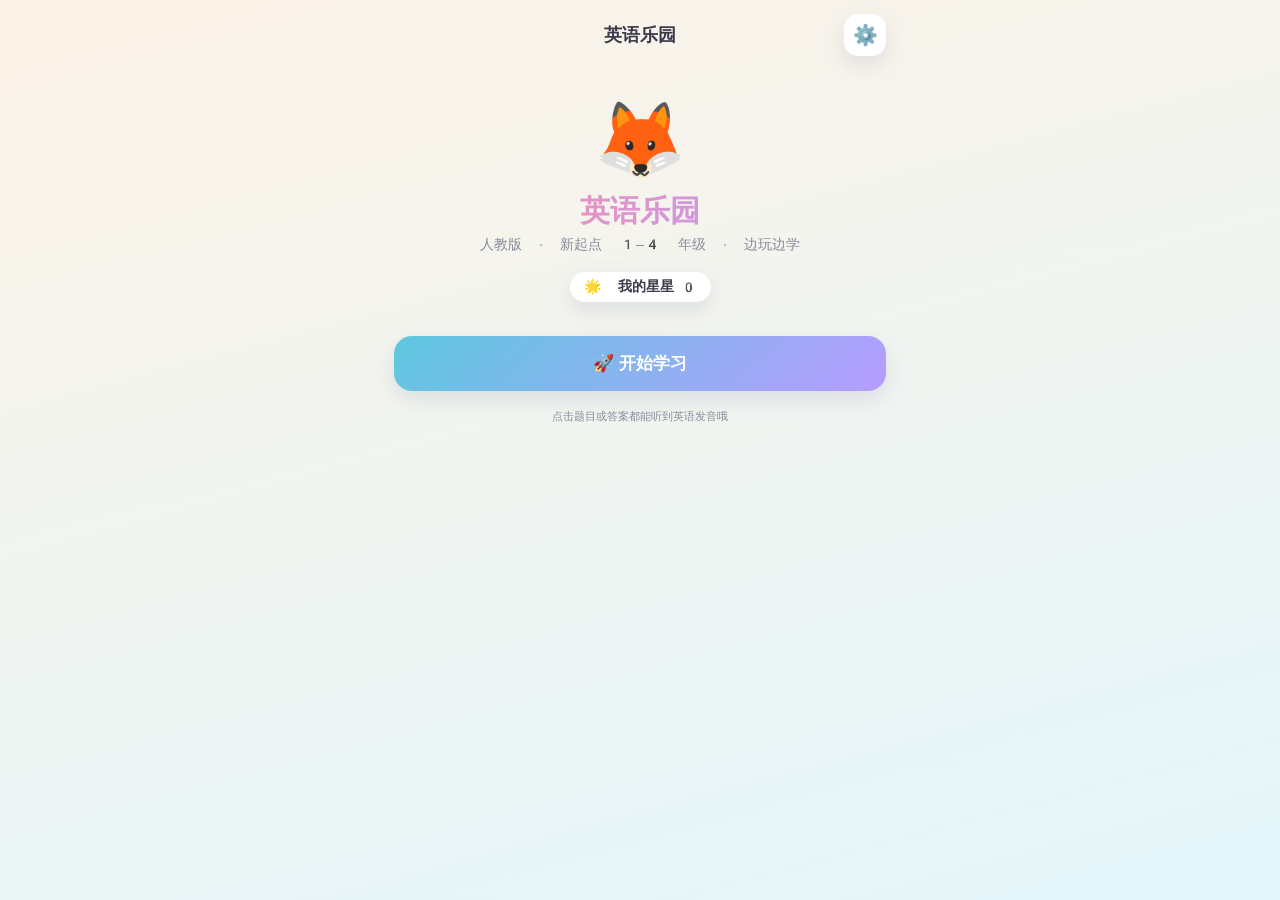
==== index.html @ 2de30905 "Add 英语乐园 H5 (人教版1-4年级英语学习乐园)" ====
<!doctype html>
<html lang="zh-CN">
<head>
<meta charset="utf-8">
<meta name="viewport" content="width=device-width, initial-scale=1, maximum-scale=1, user-scalable=no">
<title>英语乐园 · 小学1-4年级</title>
<style>
  :root{
    --bg1:#fdf3e7; --bg2:#e3f6fb; --card:#ffffff; --ink:#3a3a4a; --sub:#8a8a9a;
    --pink:#ff8fa3; --blue:#5ec8e0; --yellow:#ffd166; --green:#7ed957; --purple:#b69cff;
    --shadow:0 8px 22px rgba(80,90,140,.14);
  }
  *{box-sizing:border-box;-webkit-tap-highlight-color:transparent}
  html,body{margin:0;padding:0;height:100%}
  body{
    font-family:-apple-system,BlinkMacSystemFont,"PingFang SC","Microsoft YaHei","Segoe UI Emoji","Apple Color Emoji","Noto Color Emoji",sans-serif;
    color:var(--ink);background:linear-gradient(165deg,var(--bg1),var(--bg2));
    min-height:100vh;display:flex;justify-content:center;
  }
  #app{width:100%;max-width:520px;min-height:100vh;padding:14px 14px 28px;position:relative}
  .topbar{display:flex;align-items:center;gap:10px;margin-bottom:14px}
  .topbar .back,.topbar .gear{
    width:42px;height:42px;border:none;border-radius:14px;background:#fff;box-shadow:var(--shadow);
    font-size:20px;cursor:pointer;display:flex;align-items:center;justify-content:center;flex:0 0 auto;
  }
  .topbar .title{flex:1;text-align:center;font-weight:800;font-size:18px}
  .topbar .spacer{width:42px;flex:0 0 auto}
  .hero{text-align:center;padding:26px 10px 10px}
  .mascot{font-size:74px;animation:bob 2.4s ease-in-out infinite}
  @keyframes bob{0%,100%{transform:translateY(0)}50%{transform:translateY(-8px)}}
  .hero h1{font-size:30px;margin:8px 0 4px;background:linear-gradient(90deg,var(--pink),var(--purple));-webkit-background-clip:text;background-clip:text;color:transparent}
  .hero p{color:var(--sub);margin:4px 0 18px;font-size:14px}
  .stars-total{display:inline-flex;align-items:center;gap:6px;background:#fff;padding:6px 14px;border-radius:999px;box-shadow:var(--shadow);font-weight:700;font-size:14px}
  .btn{
    border:none;border-radius:18px;padding:16px;font-size:17px;font-weight:700;color:#fff;cursor:pointer;
    background:linear-gradient(135deg,var(--blue),var(--purple));box-shadow:var(--shadow);width:100%;
    transition:transform .08s ease;
  }
  .btn:active{transform:scale(.97)}
  .btn.pink{background:linear-gradient(135deg,var(--pink),#ff6f91)}
  .btn.green{background:linear-gradient(135deg,var(--green),#3fc26b)}
  .btn.ghost{background:#fff;color:var(--ink);box-shadow:var(--shadow)}
  .grade-grid{display:grid;grid-template-columns:1fr 1fr;gap:14px;margin-top:8px}
  .grade-card{background:var(--card);border-radius:22px;padding:18px 12px;box-shadow:var(--shadow);text-align:center;cursor:pointer;border:3px solid transparent;transition:transform .1s}
  .grade-card:active{transform:scale(.97)}
  .grade-card .g-emoji{font-size:46px}
  .grade-card .g-name{font-weight:800;font-size:18px;margin-top:6px}
  .grade-card .g-stars{color:var(--yellow);font-size:14px;margin-top:4px;font-weight:700}
  .sec-title{font-size:16px;font-weight:800;margin:18px 4px 8px;display:flex;align-items:center;gap:8px}
  .book-label{margin:14px 4px 6px;font-weight:800;color:var(--purple);font-size:15px}
  .unit-grid{display:grid;grid-template-columns:1fr 1fr;gap:12px}
  .unit-card{background:var(--card);border-radius:18px;padding:14px 12px;box-shadow:var(--shadow);cursor:pointer;position:relative;min-height:78px;display:flex;flex-direction:column;justify-content:center;transition:transform .1s}
  .unit-card:active{transform:scale(.97)}
  .unit-card.locked{opacity:.55;filter:grayscale(.4)}
  .unit-card .u-name{font-weight:700;font-size:14px;line-height:1.25}
  .unit-card .u-stars{margin-top:6px;font-size:14px;letter-spacing:1px}
  .unit-card .lock{position:absolute;top:10px;right:12px;font-size:16px}
  .mode-grid{display:grid;grid-template-columns:1fr 1fr;gap:14px;margin-top:10px}
  .mode-card{background:var(--card);border-radius:22px;padding:18px 12px;box-shadow:var(--shadow);text-align:center;cursor:pointer;transition:transform .1s}
  .mode-card:active{transform:scale(.97)}
  .mode-card .m-icon{font-size:44px}
  .mode-card .m-name{font-weight:800;font-size:16px;margin-top:6px}
  .mode-card .m-desc{color:var(--sub);font-size:12px;margin-top:4px;line-height:1.3}
  /* game */
  .game-head{display:flex;align-items:center;justify-content:space-between;margin-bottom:10px}
  .progress-pill{background:#fff;box-shadow:var(--shadow);border-radius:999px;padding:6px 14px;font-weight:700;font-size:14px}
  .replay{width:46px;height:46px;border:none;border-radius:50%;background:#fff;box-shadow:var(--shadow);font-size:22px;cursor:pointer}
  .big-emoji{font-size:96px;text-align:center;margin:6px 0 4px;filter:drop-shadow(0 6px 10px rgba(0,0,0,.08))}
  .big-word{text-align:center;font-size:40px;font-weight:800;letter-spacing:1px;margin:6px 0}
  .prompt{text-align:center;color:var(--sub);font-size:15px;margin-bottom:12px}
  .options{display:grid;grid-template-columns:1fr 1fr;gap:12px}
  .opt{background:var(--card);border-radius:18px;padding:16px 8px;box-shadow:var(--shadow);text-align:center;cursor:pointer;border:3px solid transparent;min-height:84px;display:flex;flex-direction:column;align-items:center;justify-content:center;gap:6px;font-size:22px;font-weight:700;transition:transform .08s}
  .opt:active{transform:scale(.96)}
  .opt .opt-zh{font-size:12px;color:var(--sub);font-weight:600}
  .opt.correct{border-color:var(--green);background:#eafbe7}
  .opt.wrong{border-color:var(--pink);background:#ffeef1;animation:shake .4s}
  @keyframes shake{0%,100%{transform:translateX(0)}25%{transform:translateX(-6px)}75%{transform:translateX(6px)}}
  .feedback{text-align:center;font-size:16px;font-weight:800;min-height:24px;margin-top:10px}
  .feedback.ok{color:#3fc26b}.feedback.no{color:#ff6f91}
  /* spelling */
  .answer-box{min-height:56px;background:#fff;border-radius:16px;box-shadow:var(--shadow);display:flex;align-items:center;justify-content:center;gap:6px;flex-wrap:wrap;padding:8px;margin:6px 0 14px;font-size:26px;font-weight:800;letter-spacing:2px}
  .tiles{display:flex;flex-wrap:wrap;gap:10px;justify-content:center}
  .tile{width:46px;height:52px;border-radius:14px;background:linear-gradient(135deg,var(--blue),var(--purple));color:#fff;font-size:24px;font-weight:800;display:flex;align-items:center;justify-content:center;cursor:pointer;box-shadow:var(--shadow)}
  .tile:active{transform:scale(.92)}
  .tile.used{visibility:hidden}
  /* memory */
  .mem-grid{display:grid;grid-template-columns:repeat(4,1fr);gap:10px}
  .mem-card{aspect-ratio:1/1;background:linear-gradient(135deg,var(--yellow),#ffb347);border-radius:16px;display:flex;align-items:center;justify-content:center;font-size:30px;cursor:pointer;box-shadow:var(--shadow);user-select:none;transition:transform .1s}
  .mem-card:active{transform:scale(.95)}
  .mem-card.flipped{background:#fff}
  .mem-card.matched{background:#eafbe7;opacity:.7;pointer-events:none}
  .mem-card .face{display:none}
  .mem-card.flipped .face,.mem-card.matched .face{display:flex}
  .mem-card .back{font-size:26px}
  .mem-card.flipped .back,.mem-card.matched .back{display:none}
  /* read */
  .read-score{font-size:54px;font-weight:800;text-align:center;margin:4px 0}
  .mic-btn{width:96px;height:96px;border-radius:50%;border:none;background:linear-gradient(135deg,var(--pink),#ff6f91);color:#fff;font-size:42px;cursor:pointer;box-shadow:var(--shadow);display:block;margin:14px auto}
  .mic-btn.listening{background:linear-gradient(135deg,var(--green),#3fc26b);animation:flash .6s infinite}
  @keyframes flash{0%,100%{opacity:1}50%{opacity:.6}}
  .read-hint{text-align:center;color:var(--sub);font-size:14px;min-height:20px}
  /* result */
  .result-stars{font-size:56px;text-align:center;letter-spacing:6px;margin:10px 0}
  .result-box{background:#fff;border-radius:24px;box-shadow:var(--shadow);padding:24px 18px;text-align:center;margin-top:10px}
  .row{display:flex;gap:12px;margin-top:16px}
  .row .btn{flex:1}
  /* modal */
  .modal{position:fixed;inset:0;background:rgba(40,40,60,.45);display:flex;align-items:center;justify-content:center;padding:20px;z-index:50}
  .modal.hidden{display:none}
  .modal-card{background:#fff;border-radius:22px;padding:22px;width:100%;max-width:360px;box-shadow:var(--shadow)}
  .modal-card h3{margin:0 0 14px;text-align:center}
  .set-row{display:flex;align-items:center;justify-content:space-between;margin:14px 0}
  .set-row label{font-weight:700}
  .switch{width:52px;height:30px;border-radius:999px;background:#ccc;position:relative;cursor:pointer;transition:background .2s}
  .switch.on{background:var(--green)}
  .switch::after{content:"";position:absolute;top:3px;left:3px;width:24px;height:24px;border-radius:50%;background:#fff;transition:left .2s}
  .switch.on::after{left:25px}
  input[type=range]{width:150px}
  .toast{position:fixed;left:50%;top:18%;transform:translateX(-50%) scale(.8);background:rgba(40,40,60,.9);color:#fff;padding:10px 18px;border-radius:14px;font-weight:700;opacity:0;transition:.2s;z-index:60;pointer-events:none}
  .toast.show{opacity:1;transform:translateX(-50%) scale(1)}
  .hidden{display:none!important}
  .foot{text-align:center;color:var(--sub);font-size:11px;margin-top:18px}
</style>
</head>
<body>
<div id="app"></div>
<div id="settingsModal" class="modal hidden">
  <div class="modal-card">
    <h3>⚙️ 设置</h3>
    <div class="set-row"><label>🔊 英语发音</label><div id="ttsSwitch" class="switch on"></div></div>
    <div class="set-row"><label>语速</label><input id="rateRange" type="range" min="0.5" max="1.2" step="0.05" value="0.9"></div>
    <div class="set-row"><label>试听</label><button class="btn ghost" style="width:auto;padding:8px 16px" onclick="speak('Hello, welcome to English乐园!')">🔊 播放</button></div>
    <button class="btn pink" style="margin-top:8px" onclick="closeSettings()">完成</button>
  </div>
</div>
<div id="toast" class="toast"></div>
<script>
/* ===================== 教材数据（人教版 新起点 1-4年级） ===================== */
/* w: 词 {e:英文, z:中文, k:emoji}  s: 句型 {e:英文, z:中文} */
const DATA = {
  grades:[
    { g:1, books:[
      { n:"一年级上册", u:[
        { n:"Unit 1 School 学校", w:[{e:"book",z:"书",k:"📖"},{e:"ruler",z:"尺子",k:"📏"},{e:"pencil",z:"铅笔",k:"✏️"},{e:"schoolbag",z:"书包",k:"🎒"},{e:"teacher",z:"老师",k:"👩‍🏫"},{e:"pencil case",z:"铅笔盒",k:"📦"},{e:"eraser",z:"橡皮",k:"🧽"},{e:"school",z:"学校",k:"🏫"}], s:[{e:"Hello!",z:"你好！"},{e:"I have a book.",z:"我有一本书。"}] },
        { n:"Unit 2 Face 身体", w:[{e:"face",z:"脸",k:"😊"},{e:"eye",z:"眼睛",k:"👁️"},{e:"ear",z:"耳朵",k:"👂"},{e:"nose",z:"鼻子",k:"👃"},{e:"mouth",z:"嘴巴",k:"👄"},{e:"hand",z:"手",k:"✋"},{e:"arm",z:"手臂",k:"💪"},{e:"leg",z:"腿",k:"🦵"},{e:"foot",z:"脚",k:"👣"}], s:[{e:"This is my nose.",z:"这是我的鼻子。"},{e:"Touch your mouth.",z:"摸摸你的嘴。"}] },
        { n:"Unit 3 Animals 动物", w:[{e:"dog",z:"狗",k:"🐶"},{e:"cat",z:"猫",k:"🐱"},{e:"bird",z:"鸟",k:"🐦"},{e:"tiger",z:"老虎",k:"🐯"},{e:"monkey",z:"猴子",k:"🐵"},{e:"rabbit",z:"兔子",k:"🐰"},{e:"panda",z:"熊猫",k:"🐼"},{e:"elephant",z:"大象",k:"🐘"}], s:[{e:"What's this?",z:"这是什么？"},{e:"It's a tiger.",z:"是一只老虎。"}] },
        { n:"Unit 4 Numbers 数字", w:[{e:"one",z:"一",k:"1️⃣"},{e:"two",z:"二",k:"2️⃣"},{e:"three",z:"三",k:"3️⃣"},{e:"four",z:"四",k:"4️⃣"},{e:"five",z:"五",k:"5️⃣"},{e:"six",z:"六",k:"6️⃣"},{e:"seven",z:"七",k:"7️⃣"},{e:"eight",z:"八",k:"8️⃣"},{e:"nine",z:"九",k:"9️⃣"},{e:"ten",z:"十",k:"🔟"}], s:[{e:"How many tigers?",z:"有几只老虎？"},{e:"Five.",z:"五只。"}] },
        { n:"Unit 5 Colours 颜色", w:[{e:"red",z:"红色",k:"🔴"},{e:"yellow",z:"黄色",k:"🟡"},{e:"blue",z:"蓝色",k:"🔵"},{e:"green",z:"绿色",k:"🟢"},{e:"black",z:"黑色",k:"⚫"},{e:"pink",z:"粉色",k:"🌸"},{e:"white",z:"白色",k:"⚪"}], s:[{e:"What colour is it?",z:"它是什么颜色？"},{e:"It's yellow.",z:"黄色。"}] },
        { n:"Unit 6 Fruit 水果", w:[{e:"apple",z:"苹果",k:"🍎"},{e:"pear",z:"梨",k:"🐹"},{e:"banana",z:"香蕉",k:"🍌"},{e:"orange",z:"橘子",k:"🍊"},{e:"like",z:"喜欢",k:"❤️"},{e:"fruit",z:"水果",k:"🍓"}], s:[{e:"Do you like bananas?",z:"你喜欢香蕉吗？"},{e:"Yes, I do.",z:"是的，我喜欢。"}] }
      ]},
      { n:"一年级下册", u:[
        { n:"Unit 1 Classroom 教室", w:[{e:"chair",z:"椅子",k:"🪑"},{e:"desk",z:"书桌",k:"📝"},{e:"blackboard",z:"黑板",k:"🖍️"},{e:"on",z:"在…上",k:"⬆️"},{e:"under",z:"在…下",k:"⬇️"},{e:"in",z:"在…里",k:"🔘"},{e:"window",z:"窗户",k:"🪟"},{e:"door",z:"门",k:"🚪"}], s:[{e:"Where is the ruler?",z:"尺子在哪？"},{e:"It's on the desk.",z:"在书桌上。"}] },
        { n:"Unit 2 Room 房间", w:[{e:"light",z:"灯",k:"💡"},{e:"bed",z:"床",k:"🛏️"},{e:"box",z:"盒子",k:"📦"},{e:"near",z:"靠近",k:"↔️"},{e:"behind",z:"在…后",k:"🔙"},{e:"room",z:"房间",k:"🚪"},{e:"table",z:"桌子",k:"🟫"}], s:[{e:"What's behind the door?",z:"门后是什么？"},{e:"A chair.",z:"一把椅子。"}] },
        { n:"Unit 3 Toys 玩具", w:[{e:"plane",z:"飞机",k:"✈️"},{e:"ball",z:"球",k:"⚽"},{e:"doll",z:"玩偶",k:"🎎"},{e:"train",z:"火车",k:"🚂"},{e:"car",z:"小汽车",k:"🚗"},{e:"bear",z:"玩具熊",k:"🧸"},{e:"kite",z:"风筝",k:"🪁"},{e:"bicycle",z:"自行车",k:"🚲"}], s:[{e:"Can I have a car?",z:"我能要一辆小汽车吗？"},{e:"Sure.",z:"当然。"}] },
        { n:"Unit 4 Food 食物", w:[{e:"rice",z:"米饭",k:"🍚"},{e:"noodles",z:"面条",k:"🍜"},{e:"vegetable",z:"蔬菜",k:"🥦"},{e:"fish",z:"鱼",k:"🐟"},{e:"chicken",z:"鸡肉",k:"🍗"},{e:"egg",z:"鸡蛋",k:"🥚"},{e:"hungry",z:"饿的",k:"🍽️"},{e:"meat",z:"肉",k:"🥩"}], s:[{e:"I'm hungry.",z:"我饿了。"},{e:"I want rice and vegetables.",z:"我想吃米饭和蔬菜。"}] },
        { n:"Unit 5 Drink 饮品", w:[{e:"juice",z:"果汁",k:"🧃"},{e:"tea",z:"茶",k:"🍵"},{e:"milk",z:"牛奶",k:"🥛"},{e:"water",z:"水",k:"💧"},{e:"thirsty",z:"渴的",k:"🥤"},{e:"coffee",z:"咖啡",k:"☕"}], s:[{e:"I'm thirsty.",z:"我渴了。"},{e:"Do you want water?",z:"你想喝水吗？"}] },
        { n:"Unit 6 Clothes 衣物", w:[{e:"shirt",z:"衬衫",k:"👔"},{e:"T-shirt",z:"T恤",k:"👕"},{e:"skirt",z:"裙子",k:"👗"},{e:"dress",z:"连衣裙",k:"👗"},{e:"socks",z:"短袜",k:"🧦"},{e:"shorts",z:"短裤",k:"🩳"},{e:"shoes",z:"鞋",k:"👟"},{e:"coat",z:"外套",k:"🧥"}], s:[{e:"I like your skirt.",z:"我喜欢你的裙子。"},{e:"Put on your shirt.",z:"穿上你的衬衫。"}] }
      ]}
    ]},
    { g:2, books:[
      { n:"二年级上册", u:[
        { n:"Unit 1 My Family 家庭", w:[{e:"father",z:"父亲",k:"👨"},{e:"mother",z:"母亲",k:"👩"},{e:"brother",z:"兄弟",k:"👦"},{e:"sister",z:"姐妹",k:"👧"},{e:"grandmother",z:"祖母",k:"👵"},{e:"grandfather",z:"祖父",k:"👴"},{e:"who",z:"谁",k:"❓"},{e:"he",z:"他",k:"🙋"},{e:"she",z:"她",k:"🙋"}], s:[{e:"Who's he?",z:"他是谁？"},{e:"He is my father.",z:"他是我爸爸。"}] },
        { n:"Unit 2 Boys and Girls", w:[{e:"classmate",z:"同学",k:"🧑‍🤝‍🧑"},{e:"friend",z:"朋友",k:"👫"},{e:"woman",z:"女人",k:"👩"},{e:"girl",z:"女孩",k:"👧"},{e:"man",z:"男人",k:"👨"},{e:"boy",z:"男孩",k:"👦"},{e:"name",z:"名字",k:"✏️"},{e:"new",z:"新的",k:"🆕"}], s:[{e:"What's his name?",z:"他叫什么名字？"},{e:"His name is Panpan.",z:"他叫盼盼。"}] },
        { n:"Unit 3 My Friends 朋友", w:[{e:"big",z:"大的",k:"🐘"},{e:"tall",z:"高的",k:"📏"},{e:"pretty",z:"漂亮的",k:"🌹"},{e:"thin",z:"瘦的",k:"🔘"},{e:"short",z:"矮的",k:"🔻"},{e:"handsome",z:"英俊的",k:"😎"},{e:"cute",z:"可爱的",k:"🐨"}], s:[{e:"What is he like?",z:"他长什么样？"},{e:"He is tall.",z:"他很高。"}] },
        { n:"Unit 4 In the Community", w:[{e:"bookshop",z:"书店",k:"📖"},{e:"zoo",z:"动物园",k:"🦁"},{e:"school",z:"学校",k:"🏫"},{e:"hospital",z:"医院",k:"🏥"},{e:"supermarket",z:"超市",k:"🛒"},{e:"park",z:"公园",k:"🌳"},{e:"library",z:"图书馆",k:"📚"},{e:"shop",z:"商店",k:"🏪"}], s:[{e:"Where are you going?",z:"你要去哪？"},{e:"I'm going to the park.",z:"我去公园。"}] },
        { n:"Unit 5 In the Park 公园", w:[{e:"grass",z:"草",k:"🌿"},{e:"boat",z:"小船",k:"🚣"},{e:"tree",z:"树",k:"🌳"},{e:"lake",z:"湖",k:"💧"},{e:"flower",z:"花",k:"🌸"},{e:"hill",z:"小山",k:"⛰️"},{e:"bee",z:"蜜蜂",k:"🐝"},{e:"butterfly",z:"蝴蝶",k:"🦋"}], s:[{e:"There is a lake in the park.",z:"公园里有一个湖。"},{e:"How beautiful!",z:"多美啊！"}] },
        { n:"Unit 6 Happy Holidays", w:[{e:"Christmas",z:"圣诞节",k:"🎄"},{e:"Father Christmas",z:"圣诞老人",k:"🎅"},{e:"card",z:"贺卡",k:"💌"},{e:"present",z:"礼物",k:"🎁"},{e:"New Year",z:"新年",k:"🎆"},{e:"happy",z:"快乐的",k:"😄"},{e:"merry",z:"愉快的",k:"😊"}], s:[{e:"Merry Christmas!",z:"圣诞快乐！"},{e:"Happy New Year!",z:"新年快乐！"}] }
      ]},
      { n:"二年级下册", u:[
        { n:"Unit 1 Play Sports 运动", w:[{e:"play football",z:"踢足球",k:"⚽"},{e:"fly a kite",z:"放风筝",k:"🪁"},{e:"ride a bike",z:"骑自行车",k:"🚲"},{e:"make a model plane",z:"做飞机模型",k:"✈️"},{e:"swim",z:"游泳",k:"🏊"},{e:"make a snowman",z:"堆雪人",k:"⛄"},{e:"skate",z:"滑冰",k:"⛸️"},{e:"can",z:"能",k:"✅"}], s:[{e:"I can swim.",z:"我会游泳。"},{e:"Can you play football?",z:"你会踢足球吗？"}] },
        { n:"Unit 2 Weather 天气", w:[{e:"rainy",z:"下雨的",k:"🌧️"},{e:"cloudy",z:"多云的",k:"☁️"},{e:"snowy",z:"下雪的",k:"❄️"},{e:"windy",z:"刮风的",k:"🌬️"},{e:"sunny",z:"晴朗的",k:"☀️"},{e:"umbrella",z:"雨伞",k:"☂️"},{e:"weather",z:"天气",k:"🌤️"}], s:[{e:"It's sunny today.",z:"今天晴朗。"},{e:"What's the weather like today?",z:"今天天气怎么样？"}] },
        { n:"Unit 3 Season 季节", w:[{e:"spring",z:"春天",k:"🌸"},{e:"summer",z:"夏天",k:"☀️"},{e:"autumn",z:"秋天",k:"🍂"},{e:"winter",z:"冬天",k:"❄️"},{e:"hot",z:"炎热的",k:"🔥"},{e:"warm",z:"温暖的",k:"♨️"},{e:"cool",z:"凉爽的",k:"🍃"},{e:"cold",z:"寒冷的",k:"🥶"},{e:"season",z:"季节",k:"🗓️"}], s:[{e:"What's your favourite season?",z:"你最喜欢哪个季节？"},{e:"I like spring.",z:"我喜欢春天。"}] },
        { n:"Unit 4 Numbers 11-50", w:[{e:"eleven",z:"十一",k:"11"},{e:"twelve",z:"十二",k:"12"},{e:"thirteen",z:"十三",k:"13"},{e:"fourteen",z:"十四",k:"14"},{e:"fifteen",z:"十五",k:"15"},{e:"twenty",z:"二十",k:"20"},{e:"thirty",z:"三十",k:"30"},{e:"forty",z:"四十",k:"40"},{e:"fifty",z:"五十",k:"50"},{e:"o'clock",z:"…点钟",k:"🕐"}], s:[{e:"What time is it?",z:"几点了？"},{e:"It's seven o'clock.",z:"七点。"}] },
        { n:"Unit 5 Daily Routine", w:[{e:"get up",z:"起床",k:"⏰"},{e:"eat breakfast",z:"吃早饭",k:"🍳"},{e:"go to school",z:"上学",k:"🎒"},{e:"eat lunch",z:"吃午饭",k:"🍱"},{e:"go home",z:"回家",k:"🏠"},{e:"eat dinner",z:"吃晚饭",k:"🍽️"},{e:"go to bed",z:"上床睡觉",k:"🛏️"},{e:"every day",z:"每天",k:"📅"}], s:[{e:"When do you get up?",z:"你什么时候起床？"},{e:"I get up at 7.",z:"我七点起床。"}] },
        { n:"Unit 6 Days of the Week", w:[{e:"Monday",z:"星期一",k:"📚"},{e:"Tuesday",z:"星期二",k:"🔵"},{e:"Wednesday",z:"星期三",k:"🟡"},{e:"Thursday",z:"星期四",k:"🟢"},{e:"Friday",z:"星期五",k:"🎉"},{e:"Saturday",z:"星期六",k:"🛍️"},{e:"Sunday",z:"星期日",k:"🌞"},{e:"weekend",z:"周末",k:"🏖️"}], s:[{e:"What day is today?",z:"今天星期几？"},{e:"Today is Monday.",z:"今天星期一。"}] }
      ]}
    ]},
    { g:3, books:[
      { n:"三年级上册", u:[
        { n:"Unit 1 Myself 我自己", w:[{e:"name",z:"名字",k:"✏️"},{e:"new",z:"新的",k:"🆕"},{e:"year",z:"年",k:"📅"},{e:"old",z:"…岁的",k:"🔢"},{e:"class",z:"班",k:"🏫"},{e:"grade",z:"年级",k:"🎓"},{e:"age",z:"年龄",k:"⏳"},{e:"school",z:"学校",k:"🏫"},{e:"teacher",z:"老师",k:"👩‍🏫"}], s:[{e:"What's your name?",z:"你叫什么名字？"},{e:"How old are you?",z:"你几岁了？"}] },
        { n:"Unit 2 My Body 身体", w:[{e:"body",z:"身体",k:"🧍"},{e:"head",z:"头",k:"🤕"},{e:"hair",z:"头发",k:"💇"},{e:"arm",z:"胳膊",k:"💪"},{e:"hand",z:"手",k:"✋"},{e:"leg",z:"腿",k:"🦵"},{e:"foot",z:"脚",k:"👣"},{e:"face",z:"脸",k:"😊"},{e:"eye",z:"眼睛",k:"👁️"},{e:"nose",z:"鼻子",k:"👃"},{e:"mouth",z:"嘴",k:"👄"},{e:"ear",z:"耳朵",k:"👂"}], s:[{e:"I have two eyes and a small head.",z:"我有两只眼睛和一个小脑袋。"},{e:"What's the matter?",z:"怎么了？"}] },
        { n:"Unit 3 Food 食物", w:[{e:"bread",z:"面包",k:"🍞"},{e:"cake",z:"蛋糕",k:"🍰"},{e:"fruit",z:"水果",k:"🍎"},{e:"ice cream",z:"冰淇淋",k:"🍦"},{e:"potato",z:"土豆",k:"🥔"},{e:"tomato",z:"西红柿",k:"🍅"},{e:"meat",z:"肉",k:"🥩"},{e:"rice",z:"米饭",k:"🍚"},{e:"noodles",z:"面条",k:"🍜"},{e:"vegetables",z:"蔬菜",k:"🥦"},{e:"fish",z:"鱼",k:"🐟"},{e:"chicken",z:"鸡肉",k:"🍗"},{e:"egg",z:"蛋",k:"🥚"},{e:"cola",z:"可乐",k:"🥤"}], s:[{e:"What do you want for breakfast?",z:"你早餐想吃什么？"},{e:"Do you like ice cream?",z:"你喜欢冰淇淋吗？"}] },
        { n:"Unit 4 Pets 宠物", w:[{e:"duck",z:"鸭子",k:"🦆"},{e:"chicken",z:"鸡",k:"🐔"},{e:"rabbit",z:"兔子",k:"🐰"},{e:"pet",z:"宠物",k:"🐾"},{e:"snake",z:"蛇",k:"🐍"},{e:"turtle",z:"乌龟",k:"🐢"},{e:"cat",z:"猫",k:"🐱"},{e:"dog",z:"狗",k:"🐶"},{e:"bird",z:"鸟",k:"🐦"},{e:"monkey",z:"猴子",k:"🐵"},{e:"tiger",z:"老虎",k:"🐯"},{e:"fish",z:"鱼",k:"🐠"},{e:"tail",z:"尾巴",k:"🐈"}], s:[{e:"What pet do you have?",z:"你养什么宠物？"},{e:"It has a long tail.",z:"它有一条长尾巴。"}] },
        { n:"Unit 5 Clothes 衣服", w:[{e:"cap",z:"帽子",k:"🧢"},{e:"coat",z:"大衣",k:"🧥"},{e:"shoes",z:"鞋",k:"👟"},{e:"sweater",z:"毛衣",k:"🧶"},{e:"jacket",z:"夹克",k:"🧥"},{e:"gloves",z:"手套",k:"🧤"},{e:"trousers",z:"裤子",k:"👖"},{e:"T-shirt",z:"T恤",k:"👕"},{e:"shorts",z:"短裤",k:"🩳"},{e:"socks",z:"短袜",k:"🧦"},{e:"skirt",z:"裙子",k:"👗"},{e:"dress",z:"连衣裙",k:"👗"},{e:"shirt",z:"衬衫",k:"👔"}], s:[{e:"Do you have a cap?",z:"你有帽子吗？"},{e:"What colour is your dress?",z:"你的连衣裙是什么颜色的？"}] },
        { n:"Unit 6 Birthdays 生日", w:[{e:"January",z:"一月",k:"🎍"},{e:"February",z:"二月",k:"💝"},{e:"March",z:"三月",k:"🍀"},{e:"April",z:"四月",k:"🌸"},{e:"May",z:"五月",k:"🌺"},{e:"June",z:"六月",k:"🍉"},{e:"July",z:"七月",k:"☀️"},{e:"August",z:"八月",k:"🏖️"},{e:"September",z:"九月",k:"🍎"},{e:"October",z:"十月",k:"🎃"},{e:"November",z:"十一月",k:"🍂"},{e:"December",z:"十二月",k:"❄️"},{e:"birthday",z:"生日",k:"🎂"},{e:"party",z:"聚会",k:"🎉"}], s:[{e:"When is your birthday?",z:"你的生日是什么时候？"},{e:"My birthday is in May.",z:"我的生日在五月。"}] }
      ]},
      { n:"三年级下册", u:[
        { n:"Unit 1 School Subjects", w:[{e:"Chinese",z:"语文",k:"🀄"},{e:"English",z:"英语",k:"🇬🇧"},{e:"science",z:"科学",k:"🔬"},{e:"PE",z:"体育",k:"🏃"},{e:"music",z:"音乐",k:"🎵"},{e:"maths",z:"数学",k:"➗"},{e:"art",z:"美术",k:"🎨"},{e:"computer class",z:"计算机课",k:"💻"},{e:"subject",z:"科目",k:"📚"},{e:"favourite",z:"最喜欢的",k:"⭐"}], s:[{e:"What's your favourite subject?",z:"你最喜欢的科目是什么？"},{e:"My favourite subject is English.",z:"我最喜欢英语。"}] },
        { n:"Unit 2 My School 学校", w:[{e:"classroom",z:"教室",k:"🏫"},{e:"library",z:"图书馆",k:"📚"},{e:"toilet",z:"厕所",k:"🚻"},{e:"playground",z:"操场",k:"🛝"},{e:"first",z:"第一",k:"🥇"},{e:"second",z:"第二",k:"🥈"},{e:"third",z:"第三",k:"🥉"},{e:"floor",z:"层",k:"🏢"},{e:"room",z:"房间",k:"🚪"},{e:"gym",z:"体育馆",k:"🤸"}], s:[{e:"Where is the library?",z:"图书馆在哪里？"},{e:"It's on the first floor.",z:"它在一楼。"}] },
        { n:"Unit 3 After School", w:[{e:"after school",z:"放学后",k:"🕒"},{e:"do sports",z:"做运动",k:"⚽"},{e:"draw pictures",z:"画画",k:"🎨"},{e:"play chess",z:"下棋",k:"♟️"},{e:"dance",z:"跳舞",k:"💃"},{e:"sing songs",z:"唱歌",k:"🎤"},{e:"read books",z:"读书",k:"📖"},{e:"play football",z:"踢足球",k:"⚽"},{e:"fly a kite",z:"放风筝",k:"🪁"},{e:"ride a bike",z:"骑自行车",k:"🚲"},{e:"swim",z:"游泳",k:"🏊"},{e:"make a snowman",z:"堆雪人",k:"⛄"}], s:[{e:"What are you going to do after school?",z:"放学后你打算做什么？"},{e:"I'm going to play football.",z:"我打算去踢足球。"}] },
        { n:"Unit 4 My Family 家庭", w:[{e:"family",z:"家庭",k:"👨‍👩‍👧"},{e:"father",z:"父亲",k:"👨"},{e:"mother",z:"母亲",k:"👩"},{e:"grandfather",z:"祖父",k:"👴"},{e:"grandmother",z:"祖母",k:"👵"},{e:"brother",z:"兄弟",k:"👦"},{e:"sister",z:"姐妹",k:"👧"},{e:"uncle",z:"叔叔",k:"🧔"},{e:"aunt",z:"阿姨",k:"👩"},{e:"cousin",z:"堂表亲",k:"🧒"},{e:"handsome",z:"英俊的",k:"😎"},{e:"beautiful",z:"美丽的",k:"🌹"}], s:[{e:"Is she your aunt?",z:"她是你的姑姑吗？"},{e:"Who's that man?",z:"那个男人是谁？"}] },
        { n:"Unit 5 Family Activities", w:[{e:"watching TV",z:"看电视",k:"📺"},{e:"cooking dinner",z:"做饭",k:"🍳"},{e:"cleaning the room",z:"打扫房间",k:"🧹"},{e:"listening to music",z:"听音乐",k:"🎧"},{e:"walking the dog",z:"遛狗",k:"🐕"},{e:"feeding the fish",z:"喂鱼",k:"🐟"},{e:"watering the plants",k:"浇水",k:"💦"},{e:"read stories",z:"读故事",k:"📚"},{e:"watch movies",z:"看电影",k:"🎬"},{e:"have a picnic",z:"野餐",k:"🧺"}], s:[{e:"What are you doing?",z:"你在做什么？"},{e:"I'm watching TV.",z:"我在看电视。"}] },
        { n:"Unit 6 My Home 家", w:[{e:"home",z:"家",k:"🏠"},{e:"bedroom",z:"卧室",k:"🛏️"},{e:"living room",z:"客厅",k:"🛋️"},{e:"dining room",z:"餐厅",k:"🍽️"},{e:"kitchen",z:"厨房",k:"🍳"},{e:"bathroom",z:"浴室",k:"🛁"},{e:"study",z:"书房",k:"📚"},{e:"sofa",z:"沙发",k:"🛋️"},{e:"bed",z:"床",k:"🛏️"},{e:"door",z:"门",k:"🚪"},{e:"light",z:"灯",k:"💡"},{e:"box",z:"盒子",k:"📦"}], s:[{e:"Where is my aunt?",z:"我姑姑在哪里？"},{e:"She's in the kitchen.",z:"她在厨房里。"}] }
      ]}
    ]},
    { g:4, books:[
      { n:"四年级上册", u:[
        { n:"Unit 1 Sports and Games", w:[{e:"running",z:"跑步",k:"🏃"},{e:"basketball",z:"篮球",k:"🏀"},{e:"roller skating",z:"滑旱冰",k:"🛼"},{e:"jumping rope",z:"跳绳",k:"🪢"},{e:"ping-pong",z:"乒乓球",k:"🏓"},{e:"sport",z:"运动",k:"⚽"},{e:"interesting",z:"有趣的",k:"😄"},{e:"often",z:"经常",k:"🔁"},{e:"swim",z:"游泳",k:"🏊"},{e:"friend",z:"朋友",k:"👫"}], s:[{e:"Do you often play basketball?",z:"你经常打篮球吗？"},{e:"Are you good at swimming?",z:"你擅长游泳吗？"}] },
        { n:"Unit 2 On the Weekend", w:[{e:"visit grandparents",z:"看祖父母",k:"👵"},{e:"go to a drawing club",z:"绘画俱乐部",k:"🎨"},{e:"climb a hill",z:"爬山",k:"⛰️"},{e:"pick fruit",z:"摘水果",k:"🍎"},{e:"play computer games",z:"玩电脑游戏",k:"🎮"},{e:"go fishing",z:"钓鱼",k:"🎣"},{e:"go to the cinema",z:"看电影",k:"🎬"},{e:"on the weekend",z:"在周末",k:"📅"},{e:"always",z:"总是",k:"🔁"},{e:"Saturday",z:"星期六",k:"🛍️"}], s:[{e:"What do you do on the weekend?",z:"你周末做什么？"},{e:"I often go to the cinema.",z:"我经常去看电影。"}] },
        { n:"Unit 3 Transportation", w:[{e:"usually",z:"通常",k:"🔁"},{e:"by bus",z:"乘公交",k:"🚌"},{e:"by car",z:"乘汽车",k:"🚗"},{e:"by taxi",z:"乘出租",k:"🚕"},{e:"by bike",z:"骑自行车",k:"🚲"},{e:"on foot",z:"步行",k:"🚶"},{e:"by subway",z:"乘地铁",k:"🚇"},{e:"by plane",z:"乘飞机",k:"✈️"},{e:"by train",z:"乘火车",k:"🚄"},{e:"by ship",z:"乘轮船",k:"🚢"},{e:"by boat",z:"乘小船",k:"🛶"}], s:[{e:"How do you usually go to school?",z:"你通常怎样去上学？"},{e:"I usually go by bus.",z:"我通常乘公交车。"}] },
        { n:"Unit 4 Asking for Help", w:[{e:"pen",z:"钢笔",k:"🖊️"},{e:"knife",z:"小刀",k:"🔪"},{e:"eraser",z:"橡皮",k:"🧽"},{e:"crayon",z:"蜡笔",k:"🖍️"},{e:"scissors",z:"剪刀",k:"✂️"},{e:"glue",z:"胶水",k:"🩹"},{e:"paper",z:"纸",k:"📄"},{e:"use",z:"使用",k:"🤲"},{e:"please",z:"请",k:"🙏"},{e:"find",z:"找到",k:"🔍"},{e:"ruler",z:"尺子",k:"📏"},{e:"pencil",z:"铅笔",k:"✏️"},{e:"schoolbag",z:"书包",k:"🎒"}], s:[{e:"Do you have a pen?",z:"你们有钢笔吗？"},{e:"Can I use your scissors, please?",z:"请问我可以用你的剪刀吗？"}] },
        { n:"Unit 5 Safety 安全", w:[{e:"dangerous",z:"危险的",k:"⚠️"},{e:"careful",z:"小心的",k:"👀"},{e:"safe",z:"安全的",k:"✅"},{e:"stop",z:"停",k:"🛑"},{e:"street",z:"街道",k:"🛣️"},{e:"sidewalk",z:"人行道",k:"🚶"},{e:"traffic light",z:"红绿灯",k:"🚦"},{e:"play with fire",z:"玩火",k:"🔥"},{e:"wait",z:"等待",k:"⏳"},{e:"green",z:"绿色的",k:"🟢"},{e:"red",z:"红色的",k:"🔴"}], s:[{e:"Don't play with fire.",z:"不要玩火。"},{e:"Be careful!",z:"当心！"}] },
        { n:"Unit 6 Jobs 职业", w:[{e:"nurse",z:"护士",k:"💉"},{e:"doctor",z:"医生",k:"🩺"},{e:"cook",z:"厨师",k:"👨‍🍳"},{e:"farmer",z:"农民",k:"👩‍🌾"},{e:"worker",z:"工人",k:"🔧"},{e:"bus driver",z:"公交司机",k:"🚌"},{e:"police officer",z:"警官",k:"👮"},{e:"taxi driver",z:"出租司机",k:"🚕"},{e:"singer",z:"歌手",k:"🎤"},{e:"dentist",z:"牙医",k:"🦷"},{e:"postman",z:"邮递员",k:"✉️"},{e:"hospital",z:"医院",k:"🏥"}], s:[{e:"What do you want to be?",z:"你将来想做什么？"},{e:"I want to be a doctor.",z:"我想当一名医生。"}] }
      ]},
      { n:"四年级下册", u:[
        { n:"Unit 1 My Neighbourhood", w:[{e:"across from",z:"在对面",k:"↔️"},{e:"next to",z:"紧邻",k:"📍"},{e:"between",z:"在…之间",k:"🔗"},{e:"restaurant",z:"餐馆",k:"🍴"},{e:"post office",z:"邮局",k:"📮"},{e:"bank",z:"银行",k:"🏦"},{e:"grocery",z:"杂货店",k:"🛒"},{e:"turn left",z:"左转",k:"⬅️"},{e:"turn right",z:"右转",k:"➡️"},{e:"go straight",z:"直行",k:"⬆️"},{e:"bookshop",z:"书店",k:"📖"},{e:"supermarket",z:"超市",k:"🛍️"}], s:[{e:"Where is the bank?",z:"银行在哪里？"},{e:"It's between the supermarket and the park.",z:"它在超市和公园之间。"}] },
        { n:"Unit 2 Cities 城市", w:[{e:"city",z:"城市",k:"🏙️"},{e:"street",z:"街道",k:"🛣️"},{e:"sports centre",z:"体育中心",k:"🏟️"},{e:"hotel",z:"宾馆",k:"🏨"},{e:"square",z:"广场",k:"🟩"},{e:"see a film",z:"看电影",k:"🎬"},{e:"go boating",z:"划船",k:"🚣"},{e:"busy",z:"忙碌的",k:"🐝"},{e:"station",z:"车站",k:"🚉"},{e:"museum",z:"博物馆",k:"🏛️"},{e:"place",z:"地方",k:"📍"}], s:[{e:"Is there a park in your city?",z:"你的城市里有公园吗？"},{e:"There is a sports centre in the city.",z:"市里有一个体育中心。"}] },
        { n:"Unit 3 Travel Plans", w:[{e:"sea",z:"海",k:"🌊"},{e:"ski",z:"滑雪",k:"⛷️"},{e:"eat seafood",z:"吃海鲜",k:"🦐"},{e:"West Lake",z:"西湖",k:"🏞️"},{e:"row a boat",z:"划船",k:"🚣"},{e:"the Great Wall",z:"长城",k:"🧱"},{e:"take photos",z:"拍照",k:"📸"},{e:"summer vacation",z:"暑假",k:"☀️"},{e:"swim",z:"游泳",k:"🏊"},{e:"travel",z:"旅行",k:"✈️"}], s:[{e:"Where do you want to go?",z:"你想去哪里？"},{e:"I want to go to West Lake.",z:"我想去西湖。"}] },
        { n:"Unit 4 Hobbies 爱好", w:[{e:"reading",z:"读书",k:"📖"},{e:"dancing",z:"跳舞",k:"💃"},{e:"singing",z:"唱歌",k:"🎤"},{e:"skateboarding",z:"滑板",k:"🛹"},{e:"do puzzles",z:"拼图",k:"🧩"},{e:"make models",z:"做模型",k:"✈️"},{e:"collect erasers",z:"收集橡皮",k:"🧽"},{e:"hobby",z:"爱好",k:"❤️"},{e:"stamp",z:"邮票",k:"📮"},{e:"cute",z:"可爱的",k:"🐨"}], s:[{e:"What's your hobby?",z:"你的爱好是什么？"},{e:"I like reading and dancing.",z:"我喜欢读书和跳舞。"}] },
        { n:"Unit 5 Free Time 空闲", w:[{e:"go on a picnic",z:"去野餐",k:"🧺"},{e:"play the violin",z:"拉小提琴",k:"🎻"},{e:"go skating",z:"滑冰",k:"⛸️"},{e:"go camping",z:"野营",k:"⛺"},{e:"do the housework",z:"做家务",k:"🧹"},{e:"free",z:"空闲的",k:"⏳"},{e:"once a week",z:"一周一次",k:"📅"},{e:"twice a week",z:"一周两次",k:"📅"}], s:[{e:"What do you do in your free time?",z:"你空闲时间做什么？"},{e:"I often play the violin.",z:"我经常拉小提琴。"}] },
        { n:"Unit 6 Countries 国家", w:[{e:"Canada",z:"加拿大",k:"🍁"},{e:"Australia",z:"澳大利亚",k:"🦘"},{e:"the UK",z:"英国",k:"🇬🇧"},{e:"the USA",z:"美国",k:"🇺🇸"},{e:"China",z:"中国",k:"🇨🇳"},{e:"koala",z:"考拉",k:"🐨"},{e:"maple leaves",z:"枫叶",k:"🍁"},{e:"Big Ben",z:"大本钟",k:"🕰️"},{e:"Disneyland",z:"迪斯尼",k:"🎢"},{e:"country",z:"国家",k:"🌍"}], s:[{e:"Where are you from?",z:"你来自哪里？"},{e:"I am from the UK.",z:"我来自英国。"}] }
      ]}
    ]}
  ]
};

/* ===================== 状态 & 进度 ===================== */
const MODES = [
  {id:"listen",  name:"听音选图", icon:"🔊", desc:"听发音，选正确的图"},
  {id:"picture", name:"看图识词", icon:"👀", desc:"看图片，选正确的单词"},
  {id:"spelling",name:"单词拼写", icon:"✏️", desc:"听一听，拼出单词"},
  {id:"memory",  name:"翻牌配对", icon:"🃏", desc:"翻牌记忆，配对单词"},
  {id:"read",    name:"跟读打分", icon:"🎤", desc:"跟着读，AI 来打分"}
];
const state = { view:"home", gi:0, bi:0, ui:0, mode:null };
let settings = JSON.parse(localStorage.getItem("el_settings")||'{"tts":true,"rate":0.9}');
let progress = JSON.parse(localStorage.getItem("el_progress")||'{}');

function saveSettings(){ localStorage.setItem("el_settings", JSON.stringify(settings)); }
function saveProgress(){ localStorage.setItem("el_progress", JSON.stringify(progress)); }
function uKey(gi,bi,ui){ return gi+"-"+bi+"-"+ui; }
function getStars(gi,bi,ui){ return progress[uKey(gi,bi,ui)]||0; }
function setStars(gi,bi,ui,n){ const k=uKey(gi,bi,ui); if((progress[k]||0)<n){progress[k]=n;saveProgress();} }
function isUnlocked(gi,bi,ui){ if(ui===0) return true; return getStars(gi,bi,ui-1)>=1; }
function gradeStars(gi){ let s=0; DATA.grades[gi].books.forEach((b,bi)=>b.u.forEach((u,ui)=>s+=getStars(gi,bi,ui))); return s; }
function totalStars(){ let s=0; DATA.grades.forEach((g,gi)=>g.books.forEach((b,bi)=>b.u.forEach((u,ui)=>s+=getStars(gi,bi,ui)))); return s; }

/* ===================== TTS 引擎 ===================== */
let voiceReady=false;
function pickVoice(){
  if(!('speechSynthesis' in window)) return null;
  const vs=speechSynthesis.getVoices();
  return vs.find(v=>v.lang&&v.lang.toLowerCase().startsWith('en'))||vs[0]||null;
}
if('speechSynthesis' in window){
  speechSynthesis.onvoiceschanged=()=>{voiceReady=true;};
}
function speak(text, lang){
  if(!settings.tts || !('speechSynthesis' in window) || !text) return;
  try{
    speechSynthesis.cancel();
    const u=new SpeechSynthesisUtterance(text);
    u.lang=lang||'en-US'; u.rate=settings.rate; u.pitch=1;
    const v=pickVoice(); if(v) u.voice=v;
    speechSynthesis.speak(u);
  }catch(e){}
}

/* ===================== 工具 ===================== */
function shuffle(a){ a=a.slice(); for(let i=a.length-1;i>0;i--){const j=Math.floor(Math.random()*(i+1));[a[i],a[j]]=[a[j],a[i]];} return a; }
function $(s,r){ return (r||document).querySelector(s); }
function $all(s,r){ return Array.from((r||document).querySelectorAll(s)); }
function esc(s){ return String(s).replace(/&/g,'&amp;').replace(/</g,'&lt;').replace(/>/g,'&gt;'); }
function toast(msg){ const t=$("#toast"); t.textContent=msg; t.classList.add("show"); setTimeout(()=>t.classList.remove("show"),1100); }
function stars(n){ return "⭐".repeat(n)+"☆".repeat(3-n); }

/* ===================== 渲染：视图切换 ===================== */
const app=$("#app");
function topbar(title, showBack){
  return `<div class="topbar">
    ${showBack?`<button class="back" onclick="goBack()">←</button>`:`<div class="spacer"></div>`}
    <div class="title">${title}</div>
    <button class="gear" onclick="openSettings()">⚙️</button>
  </div>`;
}
function render(){
  if(state.view==="home") return renderHome();
  if(state.view==="grades") return renderGrades();
  if(state.view==="units") return renderUnits();
  if(state.view==="modes") return renderModes();
}

function renderHome(){
  app.innerHTML = `
    ${topbar("英语乐园", false)}
    <div class="hero">
      <div class="mascot">🦊</div>
      <h1>英语乐园</h1>
      <p>人教版 · 新起点 1–4 年级 · 边玩边学</p>
      <div class="stars-total">🌟 我的星星 <span>${totalStars()}</span></div>
    </div>
    <div style="margin-top:24px">
      <button class="btn" onclick="state.view='grades';render()">🚀 开始学习</button>
    </div>
    <div class="foot">点击题目或答案都能听到英语发音哦</div>`;
}
function renderGrades(){
  const cards = DATA.grades.map((g,gi)=>`
    <div class="grade-card" onclick="enterGrade(${gi})">
      <div class="g-emoji">${["🍎","🌟","📘","🏆"][gi]}</div>
      <div class="g-name">${gi+1} 年级</div>
      <div class="g-stars">⭐ ${gradeStars(gi)}</div>
    </div>`).join("");
  app.innerHTML = `
    ${topbar("选择年级", true)}
    <div class="sec-title">🎒 你要学几年级？</div>
    <div class="grade-grid">${cards}</div>`;
}
function enterGrade(gi){ state.gi=gi; state.view="units"; render(); }

function renderUnits(){
  const g=DATA.grades[state.gi];
  let html = topbar((state.gi+1)+" 年级 · 单元", true);
  html += `<div class="sec-title">🌟 我的星星 ${gradeStars(state.gi)}</div>`;
  g.books.forEach((b,bi)=>{
    html += `<div class="book-label">📚 ${b.n}</div><div class="unit-grid">`;
    b.u.forEach((u,ui)=>{
      const st=getStars(state.gi,bi,ui), unlocked=isUnlocked(state.gi,bi,ui);
      html += `<div class="unit-card ${unlocked?'':'locked'}" onclick="${unlocked?`enterUnit(${bi},${ui})`:'toast("先完成前一个单元得 ⭐ 解锁哦")'}">
        <div class="u-name">${esc(u.n)}</div>
        <div class="u-stars">${unlocked?stars(st):''}</div>
        ${unlocked?'':`<div class="lock">🔒</div>`}
      </div>`;
    });
    html += `</div>`;
  });
  app.innerHTML = html;
}
function enterUnit(bi,ui){ state.bi=bi; state.ui=ui; state.view="modes"; render(); }

function renderModes(){
  const u=DATA.grades[state.gi].books[state.bi].u[state.ui];
  const cards = MODES.map(m=>`
    <div class="mode-card" onclick="startGame('${m.id}')">
      <div class="m-icon">${m.icon}</div>
      <div class="m-name">${m.name}</div>
      <div class="m-desc">${m.desc}</div>
    </div>`).join("");
  app.innerHTML = `
    ${topbar(esc(u.n), true)}
    <div class="sec-title">🎮 选一种玩法</div>
    <div class="mode-grid">${cards}</div>
    <div class="foot">共 ${u.w.length} 个单词 · ${u.s.length} 个句型</div>`;
}

/* ===================== 游戏公共 ===================== */
function gameShell(inner, title){
  app.innerHTML = `${topbar(title, true)}<div id="gameArea">${inner}</div>`;
}
function finishGame(correct, total, modeName){
  const acc = total? Math.round(correct/total*100):0;
  let earned = acc>=90?3 : acc>=60?2 : acc>0?1 : 0;
  setStars(state.gi,state.bi,state.ui,earned);
  const next = nextUnit();
  app.innerHTML = `
    ${topbar("闯关结果", true)}
    <div class="result-box">
      <div style="font-size:46px">${earned>0?'🎉':'💪'}</div>
      <div class="result-stars">${stars(earned)}</div>
      <div style="font-size:16px;color:var(--sub)">${modeName} · 正确率 ${acc}%</div>
      <div style="margin-top:6px;font-weight:700">本单元累计 ⭐ ${getStars(state.gi,state.bi,state.ui)}</div>
      <div class="row">
        <button class="btn ghost" onclick="state.view='modes';render()">🔁 再玩</button>
        ${next?`<button class="btn green" onclick="gotoUnit(${next.bi},${next.ui})">➡️ 下一关</button>`:`<button class="btn green" onclick="state.view='units';render()">🏠 单元</button>`}
      </div>
      <button class="btn pink" style="margin-top:12px" onclick="state.view='units';render()">返回单元列表</button>
    </div>`;
}
function nextUnit(){
  const g=DATA.grades[state.gi];
  if(state.ui < g.books[state.bi].u.length-1) return {bi:state.bi, ui:state.ui+1};
  if(state.bi < g.books.length-1) return {bi:state.bi+1, ui:0};
  return null;
}
function gotoUnit(bi,ui){ state.bi=bi; state.ui=ui; state.view="modes"; render(); }

/* ===================== 1. 听音选图 ===================== */
function startGame(mode){
  state.mode=mode;
  if(mode==="listen") return startListen();
  if(mode==="picture") return startPicture();
  if(mode==="spelling") return startSpelling();
  if(mode==="memory") return startMemory();
  if(mode==="read") return startRead();
}
function buildRounds(unit, n){
  const pool = unit.w;
  const list = shuffle(pool).slice(0, Math.min(n, pool.length));
  return list.map(correct=>({correct}));
}
function distractors(unit, correct, n){
  const others = unit.w.filter(w=>w.e!==correct.e);
  const pick = shuffle(others).slice(0, n-1);
  return shuffle([correct, ...pick]);
}
function startListen(){
  const u=DATA.grades[state.gi].books[state.bi].u[state.ui];
  const rounds=buildRounds(u, 8); let cur=0, correct=0, locked=false;
  function renderRound(){
    locked=false;
    const r=rounds[cur]; const opts=distractors(u, r.correct, 4);
    gameShell(`
      <div class="game-head">
        <div class="progress-pill">${cur+1}/${rounds.length}</div>
        <button class="replay" onclick="speak(decodeURIComponent('${encodeURIComponent(r.correct.e)}'))">🔊</button>
      </div>
      <div class="big-emoji">${r.correct.k}</div>
      <div class="prompt">听一听，选出正确的单词～</div>
      <div class="options">${opts.map(o=>`
        <div class="opt" data-e="${esc(o.e)}" onclick="answerListen(this,'${esc(r.correct.e)}')">
          <div>${o.k}</div><div class="opt-zh">${esc(o.z)}</div>
        </div>`).join("")}</div>
      <div class="feedback" id="fb"></div>
    `, "听音选图");
    setTimeout(()=>speak(r.correct.e), 350);
  }
  window.answerListen=function(el, ans){
    if(locked) return; locked=true;
    const chosen=el.dataset.e; speak(chosen);
    const fb=$("#fb");
    if(chosen===ans){ el.classList.add("correct"); correct++; fb.textContent="✅ 答对啦！"; fb.className="feedback ok"; }
    else{
      el.classList.add("wrong"); fb.textContent="❌ 再听一次～"; fb.className="feedback no";
      $all(".opt").forEach(o=>{ if(o.dataset.e===ans) o.classList.add("correct"); });
    }
    setTimeout(()=>{ cur++; if(cur<rounds.length) renderRound(); else finishGame(correct,rounds.length,"听音选图"); }, 1100);
  };
  renderRound();
}

/* ===================== 2. 看图识词 ===================== */
function startPicture(){
  const u=DATA.grades[state.gi].books[state.bi].u[state.ui];
  const rounds=buildRounds(u, 8); let cur=0, correct=0, locked=false;
  function renderRound(){
    locked=false;
    const r=rounds[cur]; const opts=distractors(u, r.correct, 4);
    gameShell(`
      <div class="game-head"><div class="progress-pill">${cur+1}/${rounds.length}</div></div>
      <div class="big-emoji">${r.correct.k}</div>
      <div class="prompt">这是「${esc(r.correct.z)}」，选出它的英文单词</div>
      <div class="options">${opts.map(o=>`
        <div class="opt" data-e="${esc(o.e)}" onclick="answerPicture(this,'${esc(r.correct.e)}')">
          <div style="font-size:20px">${esc(o.e)}</div>
        </div>`).join("")}</div>
      <div class="feedback" id="fb"></div>
    `, "看图识词");
  }
  window.answerPicture=function(el, ans){
    if(locked) return; locked=true;
    const chosen=el.dataset.e; speak(chosen);
    const fb=$("#fb");
    if(chosen===ans){ el.classList.add("correct"); correct++; fb.textContent="✅ 太棒了！"; fb.className="feedback ok"; }
    else{
      el.classList.add("wrong"); fb.textContent="❌ 正确答案在下面"; fb.className="feedback no";
      $all(".opt").forEach(o=>{ if(o.dataset.e===ans) o.classList.add("correct"); });
    }
    setTimeout(()=>{ cur++; if(cur<rounds.length) renderRound(); else finishGame(correct,rounds.length,"看图识词"); }, 1100);
  };
  renderRound();
}

/* ===================== 3. 单词拼写 ===================== */
function startSpelling(){
  const u=DATA.grades[state.gi].books[state.bi].u[state.ui];
  const spellable = u.w.filter(w=>!w.e.includes(" ")&&w.e.length>=2&&w.e.length<=10);
  const rounds = (spellable.length?spellable:u.w).slice();
  const list = shuffle(rounds).slice(0, Math.min(8, rounds.length));
  let cur=0, correct=0;
  function renderRound(){
    const w=list[cur];
    const letters=shuffle(w.e.split(""));
    gameShell(`
      <div class="game-head">
        <div class="progress-pill">${cur+1}/${list.length}</div>
        <button class="replay" onclick="speak(decodeURIComponent('${encodeURIComponent(w.e)}'))">🔊</button>
      </div>
      <div class="big-emoji">${w.k}</div>
      <div class="prompt">拼出单词：${esc(w.z)}</div>
      <div class="answer-box" id="ans"></div>
      <div class="tiles" id="tiles">${letters.map((c,i)=>`<div class="tile" data-c="${c}" data-i="${i}" onclick="pickLetter(this)">${c}</div>`).join("")}</div>
      <div class="feedback" id="fb"></div>
      <button class="btn ghost" style="margin-top:14px" onclick="resetSpelling()">🔄 清空重拼</button>
    `, "单词拼写");
    setTimeout(()=>speak(w.e), 350);
  }
  window.pickLetter=function(el){
    if(el.classList.contains("used")) return;
    el.classList.add("used");
    const ans=$("#ans"); const span=document.createElement("span");
    span.textContent=el.dataset.c; span.dataset.i=el.dataset.i; ans.appendChild(span);
    const w=list[cur];
    if(ans.children.length===w.e.length){
      const typed=Array.from(ans.children).map(s=>s.textContent).join("");
      const fb=$("#fb");
      if(typed===w.e){ correct++; fb.textContent="✅ 拼对啦！"; fb.className="feedback ok"; speak(w.e); }
      else{ fb.textContent="❌ 再试试"; fb.className="feedback no"; }
      setTimeout(()=>{ if(fb.className.includes("ok")){ cur++; if(cur<list.length) renderRound(); else finishGame(correct,list.length,"单词拼写"); } else { resetSpelling(); } }, 1000);
    }
  };
  window.resetSpelling=function(){
    const ans=$("#ans"); ans.innerHTML="";
    $all("#tiles .tile").forEach(t=>t.classList.remove("used"));
    const fb=$("#fb"); fb.textContent=""; fb.className="feedback";
  };
  renderRound();
}

/* ===================== 4. 翻牌配对 ===================== */
function startMemory(){
  const u=DATA.grades[state.gi].books[state.bi].u[state.ui];
  let words = shuffle(u.w).slice(0, Math.min(6, u.w.length));
  if(words.length<2){ words = shuffle(u.w.concat(u.w)).slice(0,6); }
  let cards=[];
  words.forEach((w,idx)=>{ cards.push({type:"emoji",word:w,key:idx}); cards.push({type:"text",word:w,key:idx}); });
  cards=shuffle(cards);
  let first=null, lock=false, matched=0;
  function renderGrid(){
    gameShell(`
      <div class="game-head"><div class="progress-pill">已配对 ${matched}/${words.length}</div>
      <button class="replay" onclick="speak('Find the matching pair')">🔊</button></div>
      <div class="prompt">翻开两张卡，找出「图—词」好朋友</div>
      <div class="mem-grid" id="mg">${cards.map((c,i)=>`
        <div class="mem-card" data-i="${i}" onclick="flip(${i})">
          <div class="back">❓</div>
          <div class="face">${c.type==="emoji"?c.word.k:esc(c.word.e)}</div>
        </div>`).join("")}</div>
      <div class="feedback" id="fb"></div>
    `, "翻牌配对");
  }
  window.flip=function(i){
    if(lock) return;
    const el=$all("#mg .mem-card")[i]; if(el.classList.contains("flipped")||el.classList.contains("matched")) return;
    el.classList.add("flipped"); const c=cards[i]; speak(c.word.e);
    if(!first){ first={i,c,el}; return; }
    const f=first; const el2=first.el;
    if(f.c.key===c.key && f.c.type!==c.type){ // match
      setTimeout(()=>{ el.classList.add("matched"); el2.classList.add("matched"); matched++;
        const fb=$("#fb"); fb.textContent="✅ 配对成功！"; fb.className="feedback ok";
        first=null; if(matched===words.length) setTimeout(()=>finishGame(matched,words.length,"翻牌配对"),700);
      },450);
    } else {
      lock=true;
      setTimeout(()=>{ el.classList.remove("flipped"); el2.classList.remove("flipped"); first=null; lock=false; }, 900);
    }
  };
  renderGrid();
}

/* ===================== 5. 跟读打分 ===================== */
function startRead(){
  const u=DATA.grades[state.gi].books[state.bi].u[state.ui];
  const list = shuffle(u.w).slice(0, Math.min(8, u.w.length));
  let cur=0, total=0, sumScore=0, done=false;
  const SR = window.SpeechRecognition || window.webkitSpeechRecognition;
  function renderRound(){
    const w=list[cur];
    gameShell(`
      <div class="game-head"><div class="progress-pill">${cur+1}/${list.length}</div>
      <button class="replay" onclick="speak(decodeURIComponent('${encodeURIComponent(w.e)}'))">🔊</button></div>
      <div class="big-emoji">${w.k}</div>
      <div class="big-word">${esc(w.e)}</div>
      <div class="prompt">${esc(w.z)} · 先听示范，再跟我读</div>
      <button class="mic-btn" id="mic" onclick="startRec()">🎤</button>
      <div class="read-score" id="score"></div>
      <div class="read-hint" id="hint">点麦克风开始跟读</div>
      ${SR?`<button class="btn ghost" style="margin-top:10px" onclick="nextRead()">跳过 ➡️</button>`
          :`<div class="row"><button class="btn green" onclick="manualPass()">✅ 我读啦，过关</button></div>`}
    `, "跟读打分");
    setTimeout(()=>speak(w.e), 350);
  }
  window.startRec=function(){
    if(!SR){ toast("当前浏览器不支持语音识别"); return; }
    const mic=$("#mic"); mic.classList.add("listening"); $("#hint").textContent="正在聆听…大声读出来吧！";
    const rec=new SR(); rec.lang="en-US"; rec.interimResults=false; rec.maxAlternatives=1;
    rec.onresult=e=>{ const txt=e.results[0][0].transcript; finishRec(txt); };
    rec.onerror=()=>{ mic.classList.remove("listening"); $("#hint").textContent="没听清，再试一次～"; };
    rec.onend=()=>{ mic.classList.remove("listening"); };
    try{ rec.start(); }catch(err){ mic.classList.remove("listening"); }
  };
  function finishRec(txt){
    const w=list[cur]; const sc=scoreRead(w.e, txt);
    $("#score").textContent=sc+"分"; $("#score").style.color = sc>=80?"#3fc26b":sc>=50?"#ffd166":"#ff6f91";
    $("#hint").textContent= txt? `你说的是：“${txt}”` : "没听清";
    total++; sumScore+=sc; done=true;
    setTimeout(nextRead, 1200);
  }
  window.manualPass=function(){ total++; sumScore+=100; done=true; nextRead(); };
  function scoreRead(target, transcript){
    if(!transcript) return 0;
    const t=target.toLowerCase().replace(/[^a-z]/g,"");
    const h=transcript.toLowerCase().replace(/[^a-z]/g,"");
    if(!h) return 0;
    if(h.includes(t)||t.includes(h)) return 100;
    return Math.round((1-lev(t,h)/Math.max(t.length,h.length))*100);
  }
  function lev(a,b){
    const m=a.length,n=b.length; const d=Array.from({length:m+1},(_,i)=>[i,...Array(n).fill(0)]);
    for(let j=0;j<=n;j++) d[0][j]=j;
    for(let i=1;i<=m;i++) for(let j=1;j<=n;j++)
      d[i][j]=Math.min(d[i-1][j]+1,d[i][j-1]+1,d[i-1][j-1]+(a[i-1]===b[j-1]?0:1));
    return d[m][n];
  }
  window.nextRead=function(){
    cur++;
    if(cur<list.length){ done=false; renderRound(); }
    else{ const avg=total?Math.round(sumScore/total):0; const earned=avg>=80?3:avg>=50?2:total>0?1:0; finishGame(earned,1,"跟读打分"); }
  };
  renderRound();
}

/* ===================== 设置 & 导航 ===================== */
function openSettings(){ $("#settingsModal").classList.remove("hidden"); syncSettings(); }
function closeSettings(){ $("#settingsModal").classList.add("hidden"); }
function syncSettings(){
  $("#ttsSwitch").classList.toggle("on", settings.tts);
  $("#rateRange").value=settings.rate;
}
$("#ttsSwitch").addEventListener("click",()=>{ settings.tts=!settings.tts; saveSettings(); $("#ttsSwitch").classList.toggle("on",settings.tts); });
$("#rateRange").addEventListener("input",e=>{ settings.rate=parseFloat(e.target.value); saveSettings(); });
function goBack(){
  if(state.view==="grades"){ state.view="home"; render(); }
  else if(state.view==="units"){ state.view="grades"; render(); }
  else if(state.view==="modes"){ state.view="units"; render(); }
  else if(state.view==="game"||state.mode){ state.view="modes"; render(); }
  else render();
}

/* 首次交互解锁音频 */
function unlockAudio(){ if('speechSynthesis' in window){ try{ speechSynthesis.speak(new SpeechSynthesisUtterance('')); }catch(e){} } document.removeEventListener('pointerdown',unlockAudio); }
document.addEventListener('pointerdown',unlockAudio);

render();
</script>
</body>
</html>
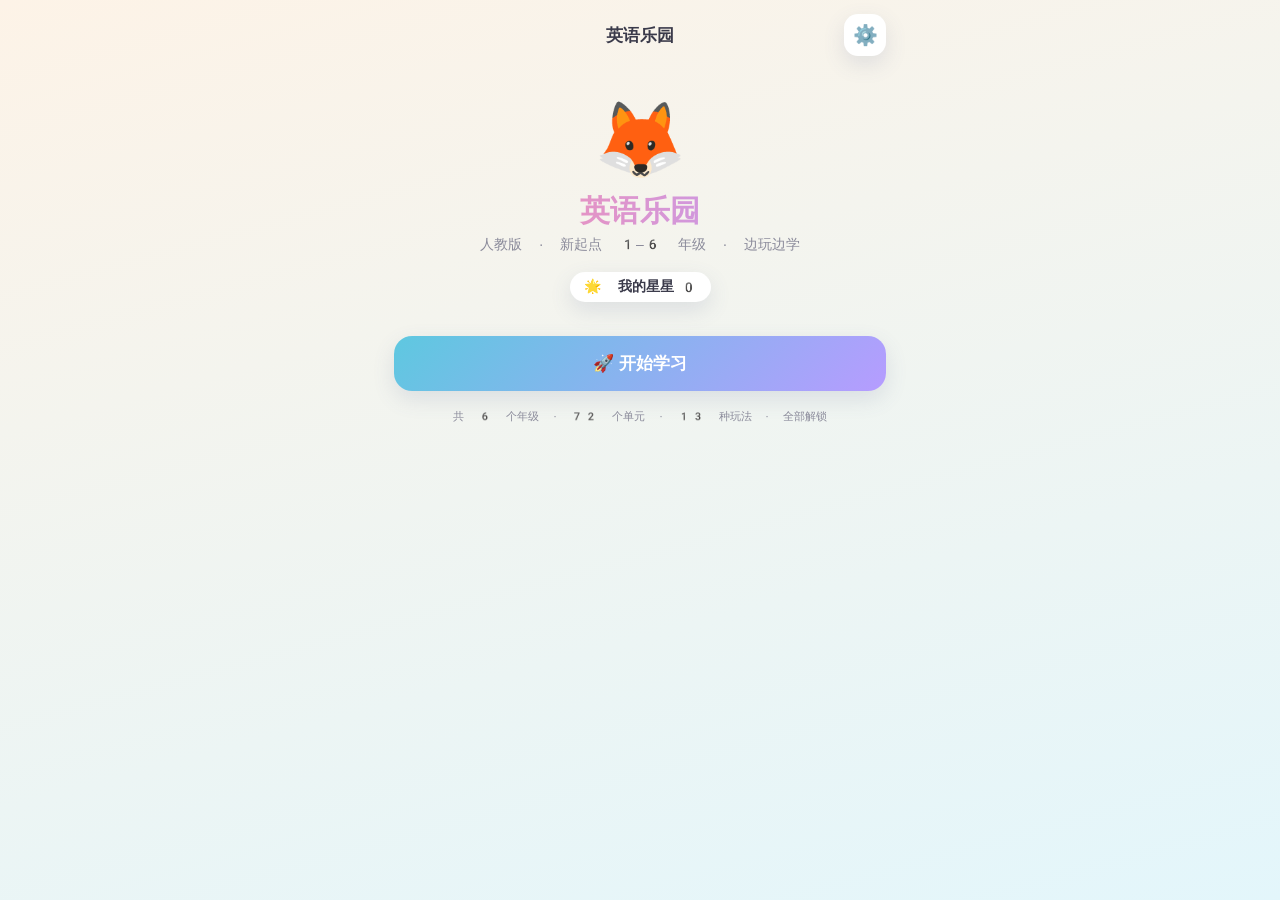
==== commit 5671e0cd: "英语乐园升级：1-6年级全量内容 + 13种玩法 + 全部解锁 + 多文件结构" ====
--- a/index.html
+++ b/index.html
@@ -3,634 +3,36 @@
 <head>
 <meta charset="utf-8">
 <meta name="viewport" content="width=device-width, initial-scale=1, maximum-scale=1, user-scalable=no">
-<title>英语乐园 · 小学1-4年级</title>
-<style>
-  :root{
-    --bg1:#fdf3e7; --bg2:#e3f6fb; --card:#ffffff; --ink:#3a3a4a; --sub:#8a8a9a;
-    --pink:#ff8fa3; --blue:#5ec8e0; --yellow:#ffd166; --green:#7ed957; --purple:#b69cff;
-    --shadow:0 8px 22px rgba(80,90,140,.14);
-  }
-  *{box-sizing:border-box;-webkit-tap-highlight-color:transparent}
-  html,body{margin:0;padding:0;height:100%}
-  body{
-    font-family:-apple-system,BlinkMacSystemFont,"PingFang SC","Microsoft YaHei","Segoe UI Emoji","Apple Color Emoji","Noto Color Emoji",sans-serif;
-    color:var(--ink);background:linear-gradient(165deg,var(--bg1),var(--bg2));
-    min-height:100vh;display:flex;justify-content:center;
-  }
-  #app{width:100%;max-width:520px;min-height:100vh;padding:14px 14px 28px;position:relative}
-  .topbar{display:flex;align-items:center;gap:10px;margin-bottom:14px}
-  .topbar .back,.topbar .gear{
-    width:42px;height:42px;border:none;border-radius:14px;background:#fff;box-shadow:var(--shadow);
-    font-size:20px;cursor:pointer;display:flex;align-items:center;justify-content:center;flex:0 0 auto;
-  }
-  .topbar .title{flex:1;text-align:center;font-weight:800;font-size:18px}
-  .topbar .spacer{width:42px;flex:0 0 auto}
-  .hero{text-align:center;padding:26px 10px 10px}
-  .mascot{font-size:74px;animation:bob 2.4s ease-in-out infinite}
-  @keyframes bob{0%,100%{transform:translateY(0)}50%{transform:translateY(-8px)}}
-  .hero h1{font-size:30px;margin:8px 0 4px;background:linear-gradient(90deg,var(--pink),var(--purple));-webkit-background-clip:text;background-clip:text;color:transparent}
-  .hero p{color:var(--sub);margin:4px 0 18px;font-size:14px}
-  .stars-total{display:inline-flex;align-items:center;gap:6px;background:#fff;padding:6px 14px;border-radius:999px;box-shadow:var(--shadow);font-weight:700;font-size:14px}
-  .btn{
-    border:none;border-radius:18px;padding:16px;font-size:17px;font-weight:700;color:#fff;cursor:pointer;
-    background:linear-gradient(135deg,var(--blue),var(--purple));box-shadow:var(--shadow);width:100%;
-    transition:transform .08s ease;
-  }
-  .btn:active{transform:scale(.97)}
-  .btn.pink{background:linear-gradient(135deg,var(--pink),#ff6f91)}
-  .btn.green{background:linear-gradient(135deg,var(--green),#3fc26b)}
-  .btn.ghost{background:#fff;color:var(--ink);box-shadow:var(--shadow)}
-  .grade-grid{display:grid;grid-template-columns:1fr 1fr;gap:14px;margin-top:8px}
-  .grade-card{background:var(--card);border-radius:22px;padding:18px 12px;box-shadow:var(--shadow);text-align:center;cursor:pointer;border:3px solid transparent;transition:transform .1s}
-  .grade-card:active{transform:scale(.97)}
-  .grade-card .g-emoji{font-size:46px}
-  .grade-card .g-name{font-weight:800;font-size:18px;margin-top:6px}
-  .grade-card .g-stars{color:var(--yellow);font-size:14px;margin-top:4px;font-weight:700}
-  .sec-title{font-size:16px;font-weight:800;margin:18px 4px 8px;display:flex;align-items:center;gap:8px}
-  .book-label{margin:14px 4px 6px;font-weight:800;color:var(--purple);font-size:15px}
-  .unit-grid{display:grid;grid-template-columns:1fr 1fr;gap:12px}
-  .unit-card{background:var(--card);border-radius:18px;padding:14px 12px;box-shadow:var(--shadow);cursor:pointer;position:relative;min-height:78px;display:flex;flex-direction:column;justify-content:center;transition:transform .1s}
-  .unit-card:active{transform:scale(.97)}
-  .unit-card.locked{opacity:.55;filter:grayscale(.4)}
-  .unit-card .u-name{font-weight:700;font-size:14px;line-height:1.25}
-  .unit-card .u-stars{margin-top:6px;font-size:14px;letter-spacing:1px}
-  .unit-card .lock{position:absolute;top:10px;right:12px;font-size:16px}
-  .mode-grid{display:grid;grid-template-columns:1fr 1fr;gap:14px;margin-top:10px}
-  .mode-card{background:var(--card);border-radius:22px;padding:18px 12px;box-shadow:var(--shadow);text-align:center;cursor:pointer;transition:transform .1s}
-  .mode-card:active{transform:scale(.97)}
-  .mode-card .m-icon{font-size:44px}
-  .mode-card .m-name{font-weight:800;font-size:16px;margin-top:6px}
-  .mode-card .m-desc{color:var(--sub);font-size:12px;margin-top:4px;line-height:1.3}
-  /* game */
-  .game-head{display:flex;align-items:center;justify-content:space-between;margin-bottom:10px}
-  .progress-pill{background:#fff;box-shadow:var(--shadow);border-radius:999px;padding:6px 14px;font-weight:700;font-size:14px}
-  .replay{width:46px;height:46px;border:none;border-radius:50%;background:#fff;box-shadow:var(--shadow);font-size:22px;cursor:pointer}
-  .big-emoji{font-size:96px;text-align:center;margin:6px 0 4px;filter:drop-shadow(0 6px 10px rgba(0,0,0,.08))}
-  .big-word{text-align:center;font-size:40px;font-weight:800;letter-spacing:1px;margin:6px 0}
-  .prompt{text-align:center;color:var(--sub);font-size:15px;margin-bottom:12px}
-  .options{display:grid;grid-template-columns:1fr 1fr;gap:12px}
-  .opt{background:var(--card);border-radius:18px;padding:16px 8px;box-shadow:var(--shadow);text-align:center;cursor:pointer;border:3px solid transparent;min-height:84px;display:flex;flex-direction:column;align-items:center;justify-content:center;gap:6px;font-size:22px;font-weight:700;transition:transform .08s}
-  .opt:active{transform:scale(.96)}
-  .opt .opt-zh{font-size:12px;color:var(--sub);font-weight:600}
-  .opt.correct{border-color:var(--green);background:#eafbe7}
-  .opt.wrong{border-color:var(--pink);background:#ffeef1;animation:shake .4s}
-  @keyframes shake{0%,100%{transform:translateX(0)}25%{transform:translateX(-6px)}75%{transform:translateX(6px)}}
-  .feedback{text-align:center;font-size:16px;font-weight:800;min-height:24px;margin-top:10px}
-  .feedback.ok{color:#3fc26b}.feedback.no{color:#ff6f91}
-  /* spelling */
-  .answer-box{min-height:56px;background:#fff;border-radius:16px;box-shadow:var(--shadow);display:flex;align-items:center;justify-content:center;gap:6px;flex-wrap:wrap;padding:8px;margin:6px 0 14px;font-size:26px;font-weight:800;letter-spacing:2px}
-  .tiles{display:flex;flex-wrap:wrap;gap:10px;justify-content:center}
-  .tile{width:46px;height:52px;border-radius:14px;background:linear-gradient(135deg,var(--blue),var(--purple));color:#fff;font-size:24px;font-weight:800;display:flex;align-items:center;justify-content:center;cursor:pointer;box-shadow:var(--shadow)}
-  .tile:active{transform:scale(.92)}
-  .tile.used{visibility:hidden}
-  /* memory */
-  .mem-grid{display:grid;grid-template-columns:repeat(4,1fr);gap:10px}
-  .mem-card{aspect-ratio:1/1;background:linear-gradient(135deg,var(--yellow),#ffb347);border-radius:16px;display:flex;align-items:center;justify-content:center;font-size:30px;cursor:pointer;box-shadow:var(--shadow);user-select:none;transition:transform .1s}
-  .mem-card:active{transform:scale(.95)}
-  .mem-card.flipped{background:#fff}
-  .mem-card.matched{background:#eafbe7;opacity:.7;pointer-events:none}
-  .mem-card .face{display:none}
-  .mem-card.flipped .face,.mem-card.matched .face{display:flex}
-  .mem-card .back{font-size:26px}
-  .mem-card.flipped .back,.mem-card.matched .back{display:none}
-  /* read */
-  .read-score{font-size:54px;font-weight:800;text-align:center;margin:4px 0}
-  .mic-btn{width:96px;height:96px;border-radius:50%;border:none;background:linear-gradient(135deg,var(--pink),#ff6f91);color:#fff;font-size:42px;cursor:pointer;box-shadow:var(--shadow);display:block;margin:14px auto}
-  .mic-btn.listening{background:linear-gradient(135deg,var(--green),#3fc26b);animation:flash .6s infinite}
-  @keyframes flash{0%,100%{opacity:1}50%{opacity:.6}}
-  .read-hint{text-align:center;color:var(--sub);font-size:14px;min-height:20px}
-  /* result */
-  .result-stars{font-size:56px;text-align:center;letter-spacing:6px;margin:10px 0}
-  .result-box{background:#fff;border-radius:24px;box-shadow:var(--shadow);padding:24px 18px;text-align:center;margin-top:10px}
-  .row{display:flex;gap:12px;margin-top:16px}
-  .row .btn{flex:1}
-  /* modal */
-  .modal{position:fixed;inset:0;background:rgba(40,40,60,.45);display:flex;align-items:center;justify-content:center;padding:20px;z-index:50}
-  .modal.hidden{display:none}
-  .modal-card{background:#fff;border-radius:22px;padding:22px;width:100%;max-width:360px;box-shadow:var(--shadow)}
-  .modal-card h3{margin:0 0 14px;text-align:center}
-  .set-row{display:flex;align-items:center;justify-content:space-between;margin:14px 0}
-  .set-row label{font-weight:700}
-  .switch{width:52px;height:30px;border-radius:999px;background:#ccc;position:relative;cursor:pointer;transition:background .2s}
-  .switch.on{background:var(--green)}
-  .switch::after{content:"";position:absolute;top:3px;left:3px;width:24px;height:24px;border-radius:50%;background:#fff;transition:left .2s}
-  .switch.on::after{left:25px}
-  input[type=range]{width:150px}
-  .toast{position:fixed;left:50%;top:18%;transform:translateX(-50%) scale(.8);background:rgba(40,40,60,.9);color:#fff;padding:10px 18px;border-radius:14px;font-weight:700;opacity:0;transition:.2s;z-index:60;pointer-events:none}
-  .toast.show{opacity:1;transform:translateX(-50%) scale(1)}
-  .hidden{display:none!important}
-  .foot{text-align:center;color:var(--sub);font-size:11px;margin-top:18px}
-</style>
+<title>英语乐园 · 小学1-6年级 · 13种玩法</title>
+<link rel="stylesheet" href="css/style.css">
 </head>
 <body>
 <div id="app"></div>
+
 <div id="settingsModal" class="modal hidden">
   <div class="modal-card">
     <h3>⚙️ 设置</h3>
     <div class="set-row"><label>🔊 英语发音</label><div id="ttsSwitch" class="switch on"></div></div>
     <div class="set-row"><label>语速</label><input id="rateRange" type="range" min="0.5" max="1.2" step="0.05" value="0.9"></div>
-    <div class="set-row"><label>试听</label><button class="btn ghost" style="width:auto;padding:8px 16px" onclick="speak('Hello, welcome to English乐园!')">🔊 播放</button></div>
+    <div class="set-row"><label>试听</label><button class="btn ghost" style="width:auto;padding:8px 16px" onclick="speak('Hello, welcome to English playground!')">🔊 播放</button></div>
     <button class="btn pink" style="margin-top:8px" onclick="closeSettings()">完成</button>
   </div>
 </div>
+
 <div id="toast" class="toast"></div>
-<script>
-/* ===================== 教材数据（人教版 新起点 1-4年级） ===================== */
-/* w: 词 {e:英文, z:中文, k:emoji}  s: 句型 {e:英文, z:中文} */
-const DATA = {
-  grades:[
-    { g:1, books:[
-      { n:"一年级上册", u:[
-        { n:"Unit 1 School 学校", w:[{e:"book",z:"书",k:"📖"},{e:"ruler",z:"尺子",k:"📏"},{e:"pencil",z:"铅笔",k:"✏️"},{e:"schoolbag",z:"书包",k:"🎒"},{e:"teacher",z:"老师",k:"👩‍🏫"},{e:"pencil case",z:"铅笔盒",k:"📦"},{e:"eraser",z:"橡皮",k:"🧽"},{e:"school",z:"学校",k:"🏫"}], s:[{e:"Hello!",z:"你好！"},{e:"I have a book.",z:"我有一本书。"}] },
-        { n:"Unit 2 Face 身体", w:[{e:"face",z:"脸",k:"😊"},{e:"eye",z:"眼睛",k:"👁️"},{e:"ear",z:"耳朵",k:"👂"},{e:"nose",z:"鼻子",k:"👃"},{e:"mouth",z:"嘴巴",k:"👄"},{e:"hand",z:"手",k:"✋"},{e:"arm",z:"手臂",k:"💪"},{e:"leg",z:"腿",k:"🦵"},{e:"foot",z:"脚",k:"👣"}], s:[{e:"This is my nose.",z:"这是我的鼻子。"},{e:"Touch your mouth.",z:"摸摸你的嘴。"}] },
-        { n:"Unit 3 Animals 动物", w:[{e:"dog",z:"狗",k:"🐶"},{e:"cat",z:"猫",k:"🐱"},{e:"bird",z:"鸟",k:"🐦"},{e:"tiger",z:"老虎",k:"🐯"},{e:"monkey",z:"猴子",k:"🐵"},{e:"rabbit",z:"兔子",k:"🐰"},{e:"panda",z:"熊猫",k:"🐼"},{e:"elephant",z:"大象",k:"🐘"}], s:[{e:"What's this?",z:"这是什么？"},{e:"It's a tiger.",z:"是一只老虎。"}] },
-        { n:"Unit 4 Numbers 数字", w:[{e:"one",z:"一",k:"1️⃣"},{e:"two",z:"二",k:"2️⃣"},{e:"three",z:"三",k:"3️⃣"},{e:"four",z:"四",k:"4️⃣"},{e:"five",z:"五",k:"5️⃣"},{e:"six",z:"六",k:"6️⃣"},{e:"seven",z:"七",k:"7️⃣"},{e:"eight",z:"八",k:"8️⃣"},{e:"nine",z:"九",k:"9️⃣"},{e:"ten",z:"十",k:"🔟"}], s:[{e:"How many tigers?",z:"有几只老虎？"},{e:"Five.",z:"五只。"}] },
-        { n:"Unit 5 Colours 颜色", w:[{e:"red",z:"红色",k:"🔴"},{e:"yellow",z:"黄色",k:"🟡"},{e:"blue",z:"蓝色",k:"🔵"},{e:"green",z:"绿色",k:"🟢"},{e:"black",z:"黑色",k:"⚫"},{e:"pink",z:"粉色",k:"🌸"},{e:"white",z:"白色",k:"⚪"}], s:[{e:"What colour is it?",z:"它是什么颜色？"},{e:"It's yellow.",z:"黄色。"}] },
-        { n:"Unit 6 Fruit 水果", w:[{e:"apple",z:"苹果",k:"🍎"},{e:"pear",z:"梨",k:"🐹"},{e:"banana",z:"香蕉",k:"🍌"},{e:"orange",z:"橘子",k:"🍊"},{e:"like",z:"喜欢",k:"❤️"},{e:"fruit",z:"水果",k:"🍓"}], s:[{e:"Do you like bananas?",z:"你喜欢香蕉吗？"},{e:"Yes, I do.",z:"是的，我喜欢。"}] }
-      ]},
-      { n:"一年级下册", u:[
-        { n:"Unit 1 Classroom 教室", w:[{e:"chair",z:"椅子",k:"🪑"},{e:"desk",z:"书桌",k:"📝"},{e:"blackboard",z:"黑板",k:"🖍️"},{e:"on",z:"在…上",k:"⬆️"},{e:"under",z:"在…下",k:"⬇️"},{e:"in",z:"在…里",k:"🔘"},{e:"window",z:"窗户",k:"🪟"},{e:"door",z:"门",k:"🚪"}], s:[{e:"Where is the ruler?",z:"尺子在哪？"},{e:"It's on the desk.",z:"在书桌上。"}] },
-        { n:"Unit 2 Room 房间", w:[{e:"light",z:"灯",k:"💡"},{e:"bed",z:"床",k:"🛏️"},{e:"box",z:"盒子",k:"📦"},{e:"near",z:"靠近",k:"↔️"},{e:"behind",z:"在…后",k:"🔙"},{e:"room",z:"房间",k:"🚪"},{e:"table",z:"桌子",k:"🟫"}], s:[{e:"What's behind the door?",z:"门后是什么？"},{e:"A chair.",z:"一把椅子。"}] },
-        { n:"Unit 3 Toys 玩具", w:[{e:"plane",z:"飞机",k:"✈️"},{e:"ball",z:"球",k:"⚽"},{e:"doll",z:"玩偶",k:"🎎"},{e:"train",z:"火车",k:"🚂"},{e:"car",z:"小汽车",k:"🚗"},{e:"bear",z:"玩具熊",k:"🧸"},{e:"kite",z:"风筝",k:"🪁"},{e:"bicycle",z:"自行车",k:"🚲"}], s:[{e:"Can I have a car?",z:"我能要一辆小汽车吗？"},{e:"Sure.",z:"当然。"}] },
-        { n:"Unit 4 Food 食物", w:[{e:"rice",z:"米饭",k:"🍚"},{e:"noodles",z:"面条",k:"🍜"},{e:"vegetable",z:"蔬菜",k:"🥦"},{e:"fish",z:"鱼",k:"🐟"},{e:"chicken",z:"鸡肉",k:"🍗"},{e:"egg",z:"鸡蛋",k:"🥚"},{e:"hungry",z:"饿的",k:"🍽️"},{e:"meat",z:"肉",k:"🥩"}], s:[{e:"I'm hungry.",z:"我饿了。"},{e:"I want rice and vegetables.",z:"我想吃米饭和蔬菜。"}] },
-        { n:"Unit 5 Drink 饮品", w:[{e:"juice",z:"果汁",k:"🧃"},{e:"tea",z:"茶",k:"🍵"},{e:"milk",z:"牛奶",k:"🥛"},{e:"water",z:"水",k:"💧"},{e:"thirsty",z:"渴的",k:"🥤"},{e:"coffee",z:"咖啡",k:"☕"}], s:[{e:"I'm thirsty.",z:"我渴了。"},{e:"Do you want water?",z:"你想喝水吗？"}] },
-        { n:"Unit 6 Clothes 衣物", w:[{e:"shirt",z:"衬衫",k:"👔"},{e:"T-shirt",z:"T恤",k:"👕"},{e:"skirt",z:"裙子",k:"👗"},{e:"dress",z:"连衣裙",k:"👗"},{e:"socks",z:"短袜",k:"🧦"},{e:"shorts",z:"短裤",k:"🩳"},{e:"shoes",z:"鞋",k:"👟"},{e:"coat",z:"外套",k:"🧥"}], s:[{e:"I like your skirt.",z:"我喜欢你的裙子。"},{e:"Put on your shirt.",z:"穿上你的衬衫。"}] }
-      ]}
-    ]},
-    { g:2, books:[
-      { n:"二年级上册", u:[
-        { n:"Unit 1 My Family 家庭", w:[{e:"father",z:"父亲",k:"👨"},{e:"mother",z:"母亲",k:"👩"},{e:"brother",z:"兄弟",k:"👦"},{e:"sister",z:"姐妹",k:"👧"},{e:"grandmother",z:"祖母",k:"👵"},{e:"grandfather",z:"祖父",k:"👴"},{e:"who",z:"谁",k:"❓"},{e:"he",z:"他",k:"🙋"},{e:"she",z:"她",k:"🙋"}], s:[{e:"Who's he?",z:"他是谁？"},{e:"He is my father.",z:"他是我爸爸。"}] },
-        { n:"Unit 2 Boys and Girls", w:[{e:"classmate",z:"同学",k:"🧑‍🤝‍🧑"},{e:"friend",z:"朋友",k:"👫"},{e:"woman",z:"女人",k:"👩"},{e:"girl",z:"女孩",k:"👧"},{e:"man",z:"男人",k:"👨"},{e:"boy",z:"男孩",k:"👦"},{e:"name",z:"名字",k:"✏️"},{e:"new",z:"新的",k:"🆕"}], s:[{e:"What's his name?",z:"他叫什么名字？"},{e:"His name is Panpan.",z:"他叫盼盼。"}] },
-        { n:"Unit 3 My Friends 朋友", w:[{e:"big",z:"大的",k:"🐘"},{e:"tall",z:"高的",k:"📏"},{e:"pretty",z:"漂亮的",k:"🌹"},{e:"thin",z:"瘦的",k:"🔘"},{e:"short",z:"矮的",k:"🔻"},{e:"handsome",z:"英俊的",k:"😎"},{e:"cute",z:"可爱的",k:"🐨"}], s:[{e:"What is he like?",z:"他长什么样？"},{e:"He is tall.",z:"他很高。"}] },
-        { n:"Unit 4 In the Community", w:[{e:"bookshop",z:"书店",k:"📖"},{e:"zoo",z:"动物园",k:"🦁"},{e:"school",z:"学校",k:"🏫"},{e:"hospital",z:"医院",k:"🏥"},{e:"supermarket",z:"超市",k:"🛒"},{e:"park",z:"公园",k:"🌳"},{e:"library",z:"图书馆",k:"📚"},{e:"shop",z:"商店",k:"🏪"}], s:[{e:"Where are you going?",z:"你要去哪？"},{e:"I'm going to the park.",z:"我去公园。"}] },
-        { n:"Unit 5 In the Park 公园", w:[{e:"grass",z:"草",k:"🌿"},{e:"boat",z:"小船",k:"🚣"},{e:"tree",z:"树",k:"🌳"},{e:"lake",z:"湖",k:"💧"},{e:"flower",z:"花",k:"🌸"},{e:"hill",z:"小山",k:"⛰️"},{e:"bee",z:"蜜蜂",k:"🐝"},{e:"butterfly",z:"蝴蝶",k:"🦋"}], s:[{e:"There is a lake in the park.",z:"公园里有一个湖。"},{e:"How beautiful!",z:"多美啊！"}] },
-        { n:"Unit 6 Happy Holidays", w:[{e:"Christmas",z:"圣诞节",k:"🎄"},{e:"Father Christmas",z:"圣诞老人",k:"🎅"},{e:"card",z:"贺卡",k:"💌"},{e:"present",z:"礼物",k:"🎁"},{e:"New Year",z:"新年",k:"🎆"},{e:"happy",z:"快乐的",k:"😄"},{e:"merry",z:"愉快的",k:"😊"}], s:[{e:"Merry Christmas!",z:"圣诞快乐！"},{e:"Happy New Year!",z:"新年快乐！"}] }
-      ]},
-      { n:"二年级下册", u:[
-        { n:"Unit 1 Play Sports 运动", w:[{e:"play football",z:"踢足球",k:"⚽"},{e:"fly a kite",z:"放风筝",k:"🪁"},{e:"ride a bike",z:"骑自行车",k:"🚲"},{e:"make a model plane",z:"做飞机模型",k:"✈️"},{e:"swim",z:"游泳",k:"🏊"},{e:"make a snowman",z:"堆雪人",k:"⛄"},{e:"skate",z:"滑冰",k:"⛸️"},{e:"can",z:"能",k:"✅"}], s:[{e:"I can swim.",z:"我会游泳。"},{e:"Can you play football?",z:"你会踢足球吗？"}] },
-        { n:"Unit 2 Weather 天气", w:[{e:"rainy",z:"下雨的",k:"🌧️"},{e:"cloudy",z:"多云的",k:"☁️"},{e:"snowy",z:"下雪的",k:"❄️"},{e:"windy",z:"刮风的",k:"🌬️"},{e:"sunny",z:"晴朗的",k:"☀️"},{e:"umbrella",z:"雨伞",k:"☂️"},{e:"weather",z:"天气",k:"🌤️"}], s:[{e:"It's sunny today.",z:"今天晴朗。"},{e:"What's the weather like today?",z:"今天天气怎么样？"}] },
-        { n:"Unit 3 Season 季节", w:[{e:"spring",z:"春天",k:"🌸"},{e:"summer",z:"夏天",k:"☀️"},{e:"autumn",z:"秋天",k:"🍂"},{e:"winter",z:"冬天",k:"❄️"},{e:"hot",z:"炎热的",k:"🔥"},{e:"warm",z:"温暖的",k:"♨️"},{e:"cool",z:"凉爽的",k:"🍃"},{e:"cold",z:"寒冷的",k:"🥶"},{e:"season",z:"季节",k:"🗓️"}], s:[{e:"What's your favourite season?",z:"你最喜欢哪个季节？"},{e:"I like spring.",z:"我喜欢春天。"}] },
-        { n:"Unit 4 Numbers 11-50", w:[{e:"eleven",z:"十一",k:"11"},{e:"twelve",z:"十二",k:"12"},{e:"thirteen",z:"十三",k:"13"},{e:"fourteen",z:"十四",k:"14"},{e:"fifteen",z:"十五",k:"15"},{e:"twenty",z:"二十",k:"20"},{e:"thirty",z:"三十",k:"30"},{e:"forty",z:"四十",k:"40"},{e:"fifty",z:"五十",k:"50"},{e:"o'clock",z:"…点钟",k:"🕐"}], s:[{e:"What time is it?",z:"几点了？"},{e:"It's seven o'clock.",z:"七点。"}] },
-        { n:"Unit 5 Daily Routine", w:[{e:"get up",z:"起床",k:"⏰"},{e:"eat breakfast",z:"吃早饭",k:"🍳"},{e:"go to school",z:"上学",k:"🎒"},{e:"eat lunch",z:"吃午饭",k:"🍱"},{e:"go home",z:"回家",k:"🏠"},{e:"eat dinner",z:"吃晚饭",k:"🍽️"},{e:"go to bed",z:"上床睡觉",k:"🛏️"},{e:"every day",z:"每天",k:"📅"}], s:[{e:"When do you get up?",z:"你什么时候起床？"},{e:"I get up at 7.",z:"我七点起床。"}] },
-        { n:"Unit 6 Days of the Week", w:[{e:"Monday",z:"星期一",k:"📚"},{e:"Tuesday",z:"星期二",k:"🔵"},{e:"Wednesday",z:"星期三",k:"🟡"},{e:"Thursday",z:"星期四",k:"🟢"},{e:"Friday",z:"星期五",k:"🎉"},{e:"Saturday",z:"星期六",k:"🛍️"},{e:"Sunday",z:"星期日",k:"🌞"},{e:"weekend",z:"周末",k:"🏖️"}], s:[{e:"What day is today?",z:"今天星期几？"},{e:"Today is Monday.",z:"今天星期一。"}] }
-      ]}
-    ]},
-    { g:3, books:[
-      { n:"三年级上册", u:[
-        { n:"Unit 1 Myself 我自己", w:[{e:"name",z:"名字",k:"✏️"},{e:"new",z:"新的",k:"🆕"},{e:"year",z:"年",k:"📅"},{e:"old",z:"…岁的",k:"🔢"},{e:"class",z:"班",k:"🏫"},{e:"grade",z:"年级",k:"🎓"},{e:"age",z:"年龄",k:"⏳"},{e:"school",z:"学校",k:"🏫"},{e:"teacher",z:"老师",k:"👩‍🏫"}], s:[{e:"What's your name?",z:"你叫什么名字？"},{e:"How old are you?",z:"你几岁了？"}] },
-        { n:"Unit 2 My Body 身体", w:[{e:"body",z:"身体",k:"🧍"},{e:"head",z:"头",k:"🤕"},{e:"hair",z:"头发",k:"💇"},{e:"arm",z:"胳膊",k:"💪"},{e:"hand",z:"手",k:"✋"},{e:"leg",z:"腿",k:"🦵"},{e:"foot",z:"脚",k:"👣"},{e:"face",z:"脸",k:"😊"},{e:"eye",z:"眼睛",k:"👁️"},{e:"nose",z:"鼻子",k:"👃"},{e:"mouth",z:"嘴",k:"👄"},{e:"ear",z:"耳朵",k:"👂"}], s:[{e:"I have two eyes and a small head.",z:"我有两只眼睛和一个小脑袋。"},{e:"What's the matter?",z:"怎么了？"}] },
-        { n:"Unit 3 Food 食物", w:[{e:"bread",z:"面包",k:"🍞"},{e:"cake",z:"蛋糕",k:"🍰"},{e:"fruit",z:"水果",k:"🍎"},{e:"ice cream",z:"冰淇淋",k:"🍦"},{e:"potato",z:"土豆",k:"🥔"},{e:"tomato",z:"西红柿",k:"🍅"},{e:"meat",z:"肉",k:"🥩"},{e:"rice",z:"米饭",k:"🍚"},{e:"noodles",z:"面条",k:"🍜"},{e:"vegetables",z:"蔬菜",k:"🥦"},{e:"fish",z:"鱼",k:"🐟"},{e:"chicken",z:"鸡肉",k:"🍗"},{e:"egg",z:"蛋",k:"🥚"},{e:"cola",z:"可乐",k:"🥤"}], s:[{e:"What do you want for breakfast?",z:"你早餐想吃什么？"},{e:"Do you like ice cream?",z:"你喜欢冰淇淋吗？"}] },
-        { n:"Unit 4 Pets 宠物", w:[{e:"duck",z:"鸭子",k:"🦆"},{e:"chicken",z:"鸡",k:"🐔"},{e:"rabbit",z:"兔子",k:"🐰"},{e:"pet",z:"宠物",k:"🐾"},{e:"snake",z:"蛇",k:"🐍"},{e:"turtle",z:"乌龟",k:"🐢"},{e:"cat",z:"猫",k:"🐱"},{e:"dog",z:"狗",k:"🐶"},{e:"bird",z:"鸟",k:"🐦"},{e:"monkey",z:"猴子",k:"🐵"},{e:"tiger",z:"老虎",k:"🐯"},{e:"fish",z:"鱼",k:"🐠"},{e:"tail",z:"尾巴",k:"🐈"}], s:[{e:"What pet do you have?",z:"你养什么宠物？"},{e:"It has a long tail.",z:"它有一条长尾巴。"}] },
-        { n:"Unit 5 Clothes 衣服", w:[{e:"cap",z:"帽子",k:"🧢"},{e:"coat",z:"大衣",k:"🧥"},{e:"shoes",z:"鞋",k:"👟"},{e:"sweater",z:"毛衣",k:"🧶"},{e:"jacket",z:"夹克",k:"🧥"},{e:"gloves",z:"手套",k:"🧤"},{e:"trousers",z:"裤子",k:"👖"},{e:"T-shirt",z:"T恤",k:"👕"},{e:"shorts",z:"短裤",k:"🩳"},{e:"socks",z:"短袜",k:"🧦"},{e:"skirt",z:"裙子",k:"👗"},{e:"dress",z:"连衣裙",k:"👗"},{e:"shirt",z:"衬衫",k:"👔"}], s:[{e:"Do you have a cap?",z:"你有帽子吗？"},{e:"What colour is your dress?",z:"你的连衣裙是什么颜色的？"}] },
-        { n:"Unit 6 Birthdays 生日", w:[{e:"January",z:"一月",k:"🎍"},{e:"February",z:"二月",k:"💝"},{e:"March",z:"三月",k:"🍀"},{e:"April",z:"四月",k:"🌸"},{e:"May",z:"五月",k:"🌺"},{e:"June",z:"六月",k:"🍉"},{e:"July",z:"七月",k:"☀️"},{e:"August",z:"八月",k:"🏖️"},{e:"September",z:"九月",k:"🍎"},{e:"October",z:"十月",k:"🎃"},{e:"November",z:"十一月",k:"🍂"},{e:"December",z:"十二月",k:"❄️"},{e:"birthday",z:"生日",k:"🎂"},{e:"party",z:"聚会",k:"🎉"}], s:[{e:"When is your birthday?",z:"你的生日是什么时候？"},{e:"My birthday is in May.",z:"我的生日在五月。"}] }
-      ]},
-      { n:"三年级下册", u:[
-        { n:"Unit 1 School Subjects", w:[{e:"Chinese",z:"语文",k:"🀄"},{e:"English",z:"英语",k:"🇬🇧"},{e:"science",z:"科学",k:"🔬"},{e:"PE",z:"体育",k:"🏃"},{e:"music",z:"音乐",k:"🎵"},{e:"maths",z:"数学",k:"➗"},{e:"art",z:"美术",k:"🎨"},{e:"computer class",z:"计算机课",k:"💻"},{e:"subject",z:"科目",k:"📚"},{e:"favourite",z:"最喜欢的",k:"⭐"}], s:[{e:"What's your favourite subject?",z:"你最喜欢的科目是什么？"},{e:"My favourite subject is English.",z:"我最喜欢英语。"}] },
-        { n:"Unit 2 My School 学校", w:[{e:"classroom",z:"教室",k:"🏫"},{e:"library",z:"图书馆",k:"📚"},{e:"toilet",z:"厕所",k:"🚻"},{e:"playground",z:"操场",k:"🛝"},{e:"first",z:"第一",k:"🥇"},{e:"second",z:"第二",k:"🥈"},{e:"third",z:"第三",k:"🥉"},{e:"floor",z:"层",k:"🏢"},{e:"room",z:"房间",k:"🚪"},{e:"gym",z:"体育馆",k:"🤸"}], s:[{e:"Where is the library?",z:"图书馆在哪里？"},{e:"It's on the first floor.",z:"它在一楼。"}] },
-        { n:"Unit 3 After School", w:[{e:"after school",z:"放学后",k:"🕒"},{e:"do sports",z:"做运动",k:"⚽"},{e:"draw pictures",z:"画画",k:"🎨"},{e:"play chess",z:"下棋",k:"♟️"},{e:"dance",z:"跳舞",k:"💃"},{e:"sing songs",z:"唱歌",k:"🎤"},{e:"read books",z:"读书",k:"📖"},{e:"play football",z:"踢足球",k:"⚽"},{e:"fly a kite",z:"放风筝",k:"🪁"},{e:"ride a bike",z:"骑自行车",k:"🚲"},{e:"swim",z:"游泳",k:"🏊"},{e:"make a snowman",z:"堆雪人",k:"⛄"}], s:[{e:"What are you going to do after school?",z:"放学后你打算做什么？"},{e:"I'm going to play football.",z:"我打算去踢足球。"}] },
-        { n:"Unit 4 My Family 家庭", w:[{e:"family",z:"家庭",k:"👨‍👩‍👧"},{e:"father",z:"父亲",k:"👨"},{e:"mother",z:"母亲",k:"👩"},{e:"grandfather",z:"祖父",k:"👴"},{e:"grandmother",z:"祖母",k:"👵"},{e:"brother",z:"兄弟",k:"👦"},{e:"sister",z:"姐妹",k:"👧"},{e:"uncle",z:"叔叔",k:"🧔"},{e:"aunt",z:"阿姨",k:"👩"},{e:"cousin",z:"堂表亲",k:"🧒"},{e:"handsome",z:"英俊的",k:"😎"},{e:"beautiful",z:"美丽的",k:"🌹"}], s:[{e:"Is she your aunt?",z:"她是你的姑姑吗？"},{e:"Who's that man?",z:"那个男人是谁？"}] },
-        { n:"Unit 5 Family Activities", w:[{e:"watching TV",z:"看电视",k:"📺"},{e:"cooking dinner",z:"做饭",k:"🍳"},{e:"cleaning the room",z:"打扫房间",k:"🧹"},{e:"listening to music",z:"听音乐",k:"🎧"},{e:"walking the dog",z:"遛狗",k:"🐕"},{e:"feeding the fish",z:"喂鱼",k:"🐟"},{e:"watering the plants",k:"浇水",k:"💦"},{e:"read stories",z:"读故事",k:"📚"},{e:"watch movies",z:"看电影",k:"🎬"},{e:"have a picnic",z:"野餐",k:"🧺"}], s:[{e:"What are you doing?",z:"你在做什么？"},{e:"I'm watching TV.",z:"我在看电视。"}] },
-        { n:"Unit 6 My Home 家", w:[{e:"home",z:"家",k:"🏠"},{e:"bedroom",z:"卧室",k:"🛏️"},{e:"living room",z:"客厅",k:"🛋️"},{e:"dining room",z:"餐厅",k:"🍽️"},{e:"kitchen",z:"厨房",k:"🍳"},{e:"bathroom",z:"浴室",k:"🛁"},{e:"study",z:"书房",k:"📚"},{e:"sofa",z:"沙发",k:"🛋️"},{e:"bed",z:"床",k:"🛏️"},{e:"door",z:"门",k:"🚪"},{e:"light",z:"灯",k:"💡"},{e:"box",z:"盒子",k:"📦"}], s:[{e:"Where is my aunt?",z:"我姑姑在哪里？"},{e:"She's in the kitchen.",z:"她在厨房里。"}] }
-      ]}
-    ]},
-    { g:4, books:[
-      { n:"四年级上册", u:[
-        { n:"Unit 1 Sports and Games", w:[{e:"running",z:"跑步",k:"🏃"},{e:"basketball",z:"篮球",k:"🏀"},{e:"roller skating",z:"滑旱冰",k:"🛼"},{e:"jumping rope",z:"跳绳",k:"🪢"},{e:"ping-pong",z:"乒乓球",k:"🏓"},{e:"sport",z:"运动",k:"⚽"},{e:"interesting",z:"有趣的",k:"😄"},{e:"often",z:"经常",k:"🔁"},{e:"swim",z:"游泳",k:"🏊"},{e:"friend",z:"朋友",k:"👫"}], s:[{e:"Do you often play basketball?",z:"你经常打篮球吗？"},{e:"Are you good at swimming?",z:"你擅长游泳吗？"}] },
-        { n:"Unit 2 On the Weekend", w:[{e:"visit grandparents",z:"看祖父母",k:"👵"},{e:"go to a drawing club",z:"绘画俱乐部",k:"🎨"},{e:"climb a hill",z:"爬山",k:"⛰️"},{e:"pick fruit",z:"摘水果",k:"🍎"},{e:"play computer games",z:"玩电脑游戏",k:"🎮"},{e:"go fishing",z:"钓鱼",k:"🎣"},{e:"go to the cinema",z:"看电影",k:"🎬"},{e:"on the weekend",z:"在周末",k:"📅"},{e:"always",z:"总是",k:"🔁"},{e:"Saturday",z:"星期六",k:"🛍️"}], s:[{e:"What do you do on the weekend?",z:"你周末做什么？"},{e:"I often go to the cinema.",z:"我经常去看电影。"}] },
-        { n:"Unit 3 Transportation", w:[{e:"usually",z:"通常",k:"🔁"},{e:"by bus",z:"乘公交",k:"🚌"},{e:"by car",z:"乘汽车",k:"🚗"},{e:"by taxi",z:"乘出租",k:"🚕"},{e:"by bike",z:"骑自行车",k:"🚲"},{e:"on foot",z:"步行",k:"🚶"},{e:"by subway",z:"乘地铁",k:"🚇"},{e:"by plane",z:"乘飞机",k:"✈️"},{e:"by train",z:"乘火车",k:"🚄"},{e:"by ship",z:"乘轮船",k:"🚢"},{e:"by boat",z:"乘小船",k:"🛶"}], s:[{e:"How do you usually go to school?",z:"你通常怎样去上学？"},{e:"I usually go by bus.",z:"我通常乘公交车。"}] },
-        { n:"Unit 4 Asking for Help", w:[{e:"pen",z:"钢笔",k:"🖊️"},{e:"knife",z:"小刀",k:"🔪"},{e:"eraser",z:"橡皮",k:"🧽"},{e:"crayon",z:"蜡笔",k:"🖍️"},{e:"scissors",z:"剪刀",k:"✂️"},{e:"glue",z:"胶水",k:"🩹"},{e:"paper",z:"纸",k:"📄"},{e:"use",z:"使用",k:"🤲"},{e:"please",z:"请",k:"🙏"},{e:"find",z:"找到",k:"🔍"},{e:"ruler",z:"尺子",k:"📏"},{e:"pencil",z:"铅笔",k:"✏️"},{e:"schoolbag",z:"书包",k:"🎒"}], s:[{e:"Do you have a pen?",z:"你们有钢笔吗？"},{e:"Can I use your scissors, please?",z:"请问我可以用你的剪刀吗？"}] },
-        { n:"Unit 5 Safety 安全", w:[{e:"dangerous",z:"危险的",k:"⚠️"},{e:"careful",z:"小心的",k:"👀"},{e:"safe",z:"安全的",k:"✅"},{e:"stop",z:"停",k:"🛑"},{e:"street",z:"街道",k:"🛣️"},{e:"sidewalk",z:"人行道",k:"🚶"},{e:"traffic light",z:"红绿灯",k:"🚦"},{e:"play with fire",z:"玩火",k:"🔥"},{e:"wait",z:"等待",k:"⏳"},{e:"green",z:"绿色的",k:"🟢"},{e:"red",z:"红色的",k:"🔴"}], s:[{e:"Don't play with fire.",z:"不要玩火。"},{e:"Be careful!",z:"当心！"}] },
-        { n:"Unit 6 Jobs 职业", w:[{e:"nurse",z:"护士",k:"💉"},{e:"doctor",z:"医生",k:"🩺"},{e:"cook",z:"厨师",k:"👨‍🍳"},{e:"farmer",z:"农民",k:"👩‍🌾"},{e:"worker",z:"工人",k:"🔧"},{e:"bus driver",z:"公交司机",k:"🚌"},{e:"police officer",z:"警官",k:"👮"},{e:"taxi driver",z:"出租司机",k:"🚕"},{e:"singer",z:"歌手",k:"🎤"},{e:"dentist",z:"牙医",k:"🦷"},{e:"postman",z:"邮递员",k:"✉️"},{e:"hospital",z:"医院",k:"🏥"}], s:[{e:"What do you want to be?",z:"你将来想做什么？"},{e:"I want to be a doctor.",z:"我想当一名医生。"}] }
-      ]},
-      { n:"四年级下册", u:[
-        { n:"Unit 1 My Neighbourhood", w:[{e:"across from",z:"在对面",k:"↔️"},{e:"next to",z:"紧邻",k:"📍"},{e:"between",z:"在…之间",k:"🔗"},{e:"restaurant",z:"餐馆",k:"🍴"},{e:"post office",z:"邮局",k:"📮"},{e:"bank",z:"银行",k:"🏦"},{e:"grocery",z:"杂货店",k:"🛒"},{e:"turn left",z:"左转",k:"⬅️"},{e:"turn right",z:"右转",k:"➡️"},{e:"go straight",z:"直行",k:"⬆️"},{e:"bookshop",z:"书店",k:"📖"},{e:"supermarket",z:"超市",k:"🛍️"}], s:[{e:"Where is the bank?",z:"银行在哪里？"},{e:"It's between the supermarket and the park.",z:"它在超市和公园之间。"}] },
-        { n:"Unit 2 Cities 城市", w:[{e:"city",z:"城市",k:"🏙️"},{e:"street",z:"街道",k:"🛣️"},{e:"sports centre",z:"体育中心",k:"🏟️"},{e:"hotel",z:"宾馆",k:"🏨"},{e:"square",z:"广场",k:"🟩"},{e:"see a film",z:"看电影",k:"🎬"},{e:"go boating",z:"划船",k:"🚣"},{e:"busy",z:"忙碌的",k:"🐝"},{e:"station",z:"车站",k:"🚉"},{e:"museum",z:"博物馆",k:"🏛️"},{e:"place",z:"地方",k:"📍"}], s:[{e:"Is there a park in your city?",z:"你的城市里有公园吗？"},{e:"There is a sports centre in the city.",z:"市里有一个体育中心。"}] },
-        { n:"Unit 3 Travel Plans", w:[{e:"sea",z:"海",k:"🌊"},{e:"ski",z:"滑雪",k:"⛷️"},{e:"eat seafood",z:"吃海鲜",k:"🦐"},{e:"West Lake",z:"西湖",k:"🏞️"},{e:"row a boat",z:"划船",k:"🚣"},{e:"the Great Wall",z:"长城",k:"🧱"},{e:"take photos",z:"拍照",k:"📸"},{e:"summer vacation",z:"暑假",k:"☀️"},{e:"swim",z:"游泳",k:"🏊"},{e:"travel",z:"旅行",k:"✈️"}], s:[{e:"Where do you want to go?",z:"你想去哪里？"},{e:"I want to go to West Lake.",z:"我想去西湖。"}] },
-        { n:"Unit 4 Hobbies 爱好", w:[{e:"reading",z:"读书",k:"📖"},{e:"dancing",z:"跳舞",k:"💃"},{e:"singing",z:"唱歌",k:"🎤"},{e:"skateboarding",z:"滑板",k:"🛹"},{e:"do puzzles",z:"拼图",k:"🧩"},{e:"make models",z:"做模型",k:"✈️"},{e:"collect erasers",z:"收集橡皮",k:"🧽"},{e:"hobby",z:"爱好",k:"❤️"},{e:"stamp",z:"邮票",k:"📮"},{e:"cute",z:"可爱的",k:"🐨"}], s:[{e:"What's your hobby?",z:"你的爱好是什么？"},{e:"I like reading and dancing.",z:"我喜欢读书和跳舞。"}] },
-        { n:"Unit 5 Free Time 空闲", w:[{e:"go on a picnic",z:"去野餐",k:"🧺"},{e:"play the violin",z:"拉小提琴",k:"🎻"},{e:"go skating",z:"滑冰",k:"⛸️"},{e:"go camping",z:"野营",k:"⛺"},{e:"do the housework",z:"做家务",k:"🧹"},{e:"free",z:"空闲的",k:"⏳"},{e:"once a week",z:"一周一次",k:"📅"},{e:"twice a week",z:"一周两次",k:"📅"}], s:[{e:"What do you do in your free time?",z:"你空闲时间做什么？"},{e:"I often play the violin.",z:"我经常拉小提琴。"}] },
-        { n:"Unit 6 Countries 国家", w:[{e:"Canada",z:"加拿大",k:"🍁"},{e:"Australia",z:"澳大利亚",k:"🦘"},{e:"the UK",z:"英国",k:"🇬🇧"},{e:"the USA",z:"美国",k:"🇺🇸"},{e:"China",z:"中国",k:"🇨🇳"},{e:"koala",z:"考拉",k:"🐨"},{e:"maple leaves",z:"枫叶",k:"🍁"},{e:"Big Ben",z:"大本钟",k:"🕰️"},{e:"Disneyland",z:"迪斯尼",k:"🎢"},{e:"country",z:"国家",k:"🌍"}], s:[{e:"Where are you from?",z:"你来自哪里？"},{e:"I am from the UK.",z:"我来自英国。"}] }
-      ]}
-    ]}
-  ]
-};
 
-/* ===================== 状态 & 进度 ===================== */
-const MODES = [
-  {id:"listen",  name:"听音选图", icon:"🔊", desc:"听发音，选正确的图"},
-  {id:"picture", name:"看图识词", icon:"👀", desc:"看图片，选正确的单词"},
-  {id:"spelling",name:"单词拼写", icon:"✏️", desc:"听一听，拼出单词"},
-  {id:"memory",  name:"翻牌配对", icon:"🃏", desc:"翻牌记忆，配对单词"},
-  {id:"read",    name:"跟读打分", icon:"🎤", desc:"跟着读，AI 来打分"}
-];
-const state = { view:"home", gi:0, bi:0, ui:0, mode:null };
-let settings = JSON.parse(localStorage.getItem("el_settings")||'{"tts":true,"rate":0.9}');
-let progress = JSON.parse(localStorage.getItem("el_progress")||'{}');
-
-function saveSettings(){ localStorage.setItem("el_settings", JSON.stringify(settings)); }
-function saveProgress(){ localStorage.setItem("el_progress", JSON.stringify(progress)); }
-function uKey(gi,bi,ui){ return gi+"-"+bi+"-"+ui; }
-function getStars(gi,bi,ui){ return progress[uKey(gi,bi,ui)]||0; }
-function setStars(gi,bi,ui,n){ const k=uKey(gi,bi,ui); if((progress[k]||0)<n){progress[k]=n;saveProgress();} }
-function isUnlocked(gi,bi,ui){ if(ui===0) return true; return getStars(gi,bi,ui-1)>=1; }
-function gradeStars(gi){ let s=0; DATA.grades[gi].books.forEach((b,bi)=>b.u.forEach((u,ui)=>s+=getStars(gi,bi,ui))); return s; }
-function totalStars(){ let s=0; DATA.grades.forEach((g,gi)=>g.books.forEach((b,bi)=>b.u.forEach((u,ui)=>s+=getStars(gi,bi,ui)))); return s; }
-
-/* ===================== TTS 引擎 ===================== */
-let voiceReady=false;
-function pickVoice(){
-  if(!('speechSynthesis' in window)) return null;
-  const vs=speechSynthesis.getVoices();
-  return vs.find(v=>v.lang&&v.lang.toLowerCase().startsWith('en'))||vs[0]||null;
-}
-if('speechSynthesis' in window){
-  speechSynthesis.onvoiceschanged=()=>{voiceReady=true;};
-}
-function speak(text, lang){
-  if(!settings.tts || !('speechSynthesis' in window) || !text) return;
-  try{
-    speechSynthesis.cancel();
-    const u=new SpeechSynthesisUtterance(text);
-    u.lang=lang||'en-US'; u.rate=settings.rate; u.pitch=1;
-    const v=pickVoice(); if(v) u.voice=v;
-    speechSynthesis.speak(u);
-  }catch(e){}
-}
-
-/* ===================== 工具 ===================== */
-function shuffle(a){ a=a.slice(); for(let i=a.length-1;i>0;i--){const j=Math.floor(Math.random()*(i+1));[a[i],a[j]]=[a[j],a[i]];} return a; }
-function $(s,r){ return (r||document).querySelector(s); }
-function $all(s,r){ return Array.from((r||document).querySelectorAll(s)); }
-function esc(s){ return String(s).replace(/&/g,'&amp;').replace(/</g,'&lt;').replace(/>/g,'&gt;'); }
-function toast(msg){ const t=$("#toast"); t.textContent=msg; t.classList.add("show"); setTimeout(()=>t.classList.remove("show"),1100); }
-function stars(n){ return "⭐".repeat(n)+"☆".repeat(3-n); }
-
-/* ===================== 渲染：视图切换 ===================== */
-const app=$("#app");
-function topbar(title, showBack){
-  return `<div class="topbar">
-    ${showBack?`<button class="back" onclick="goBack()">←</button>`:`<div class="spacer"></div>`}
-    <div class="title">${title}</div>
-    <button class="gear" onclick="openSettings()">⚙️</button>
-  </div>`;
-}
-function render(){
-  if(state.view==="home") return renderHome();
-  if(state.view==="grades") return renderGrades();
-  if(state.view==="units") return renderUnits();
-  if(state.view==="modes") return renderModes();
-}
-
-function renderHome(){
-  app.innerHTML = `
-    ${topbar("英语乐园", false)}
-    <div class="hero">
-      <div class="mascot">🦊</div>
-      <h1>英语乐园</h1>
-      <p>人教版 · 新起点 1–4 年级 · 边玩边学</p>
-      <div class="stars-total">🌟 我的星星 <span>${totalStars()}</span></div>
-    </div>
-    <div style="margin-top:24px">
-      <button class="btn" onclick="state.view='grades';render()">🚀 开始学习</button>
-    </div>
-    <div class="foot">点击题目或答案都能听到英语发音哦</div>`;
-}
-function renderGrades(){
-  const cards = DATA.grades.map((g,gi)=>`
-    <div class="grade-card" onclick="enterGrade(${gi})">
-      <div class="g-emoji">${["🍎","🌟","📘","🏆"][gi]}</div>
-      <div class="g-name">${gi+1} 年级</div>
-      <div class="g-stars">⭐ ${gradeStars(gi)}</div>
-    </div>`).join("");
-  app.innerHTML = `
-    ${topbar("选择年级", true)}
-    <div class="sec-title">🎒 你要学几年级？</div>
-    <div class="grade-grid">${cards}</div>`;
-}
-function enterGrade(gi){ state.gi=gi; state.view="units"; render(); }
-
-function renderUnits(){
-  const g=DATA.grades[state.gi];
-  let html = topbar((state.gi+1)+" 年级 · 单元", true);
-  html += `<div class="sec-title">🌟 我的星星 ${gradeStars(state.gi)}</div>`;
-  g.books.forEach((b,bi)=>{
-    html += `<div class="book-label">📚 ${b.n}</div><div class="unit-grid">`;
-    b.u.forEach((u,ui)=>{
-      const st=getStars(state.gi,bi,ui), unlocked=isUnlocked(state.gi,bi,ui);
-      html += `<div class="unit-card ${unlocked?'':'locked'}" onclick="${unlocked?`enterUnit(${bi},${ui})`:'toast("先完成前一个单元得 ⭐ 解锁哦")'}">
-        <div class="u-name">${esc(u.n)}</div>
-        <div class="u-stars">${unlocked?stars(st):''}</div>
-        ${unlocked?'':`<div class="lock">🔒</div>`}
-      </div>`;
-    });
-    html += `</div>`;
-  });
-  app.innerHTML = html;
-}
-function enterUnit(bi,ui){ state.bi=bi; state.ui=ui; state.view="modes"; render(); }
-
-function renderModes(){
-  const u=DATA.grades[state.gi].books[state.bi].u[state.ui];
-  const cards = MODES.map(m=>`
-    <div class="mode-card" onclick="startGame('${m.id}')">
-      <div class="m-icon">${m.icon}</div>
-      <div class="m-name">${m.name}</div>
-      <div class="m-desc">${m.desc}</div>
-    </div>`).join("");
-  app.innerHTML = `
-    ${topbar(esc(u.n), true)}
-    <div class="sec-title">🎮 选一种玩法</div>
-    <div class="mode-grid">${cards}</div>
-    <div class="foot">共 ${u.w.length} 个单词 · ${u.s.length} 个句型</div>`;
-}
-
-/* ===================== 游戏公共 ===================== */
-function gameShell(inner, title){
-  app.innerHTML = `${topbar(title, true)}<div id="gameArea">${inner}</div>`;
-}
-function finishGame(correct, total, modeName){
-  const acc = total? Math.round(correct/total*100):0;
-  let earned = acc>=90?3 : acc>=60?2 : acc>0?1 : 0;
-  setStars(state.gi,state.bi,state.ui,earned);
-  const next = nextUnit();
-  app.innerHTML = `
-    ${topbar("闯关结果", true)}
-    <div class="result-box">
-      <div style="font-size:46px">${earned>0?'🎉':'💪'}</div>
-      <div class="result-stars">${stars(earned)}</div>
-      <div style="font-size:16px;color:var(--sub)">${modeName} · 正确率 ${acc}%</div>
-      <div style="margin-top:6px;font-weight:700">本单元累计 ⭐ ${getStars(state.gi,state.bi,state.ui)}</div>
-      <div class="row">
-        <button class="btn ghost" onclick="state.view='modes';render()">🔁 再玩</button>
-        ${next?`<button class="btn green" onclick="gotoUnit(${next.bi},${next.ui})">➡️ 下一关</button>`:`<button class="btn green" onclick="state.view='units';render()">🏠 单元</button>`}
-      </div>
-      <button class="btn pink" style="margin-top:12px" onclick="state.view='units';render()">返回单元列表</button>
-    </div>`;
-}
-function nextUnit(){
-  const g=DATA.grades[state.gi];
-  if(state.ui < g.books[state.bi].u.length-1) return {bi:state.bi, ui:state.ui+1};
-  if(state.bi < g.books.length-1) return {bi:state.bi+1, ui:0};
-  return null;
-}
-function gotoUnit(bi,ui){ state.bi=bi; state.ui=ui; state.view="modes"; render(); }
-
-/* ===================== 1. 听音选图 ===================== */
-function startGame(mode){
-  state.mode=mode;
-  if(mode==="listen") return startListen();
-  if(mode==="picture") return startPicture();
-  if(mode==="spelling") return startSpelling();
-  if(mode==="memory") return startMemory();
-  if(mode==="read") return startRead();
-}
-function buildRounds(unit, n){
-  const pool = unit.w;
-  const list = shuffle(pool).slice(0, Math.min(n, pool.length));
-  return list.map(correct=>({correct}));
-}
-function distractors(unit, correct, n){
-  const others = unit.w.filter(w=>w.e!==correct.e);
-  const pick = shuffle(others).slice(0, n-1);
-  return shuffle([correct, ...pick]);
-}
-function startListen(){
-  const u=DATA.grades[state.gi].books[state.bi].u[state.ui];
-  const rounds=buildRounds(u, 8); let cur=0, correct=0, locked=false;
-  function renderRound(){
-    locked=false;
-    const r=rounds[cur]; const opts=distractors(u, r.correct, 4);
-    gameShell(`
-      <div class="game-head">
-        <div class="progress-pill">${cur+1}/${rounds.length}</div>
-        <button class="replay" onclick="speak(decodeURIComponent('${encodeURIComponent(r.correct.e)}'))">🔊</button>
-      </div>
-      <div class="big-emoji">${r.correct.k}</div>
-      <div class="prompt">听一听，选出正确的单词～</div>
-      <div class="options">${opts.map(o=>`
-        <div class="opt" data-e="${esc(o.e)}" onclick="answerListen(this,'${esc(r.correct.e)}')">
-          <div>${o.k}</div><div class="opt-zh">${esc(o.z)}</div>
-        </div>`).join("")}</div>
-      <div class="feedback" id="fb"></div>
-    `, "听音选图");
-    setTimeout(()=>speak(r.correct.e), 350);
-  }
-  window.answerListen=function(el, ans){
-    if(locked) return; locked=true;
-    const chosen=el.dataset.e; speak(chosen);
-    const fb=$("#fb");
-    if(chosen===ans){ el.classList.add("correct"); correct++; fb.textContent="✅ 答对啦！"; fb.className="feedback ok"; }
-    else{
-      el.classList.add("wrong"); fb.textContent="❌ 再听一次～"; fb.className="feedback no";
-      $all(".opt").forEach(o=>{ if(o.dataset.e===ans) o.classList.add("correct"); });
-    }
-    setTimeout(()=>{ cur++; if(cur<rounds.length) renderRound(); else finishGame(correct,rounds.length,"听音选图"); }, 1100);
-  };
-  renderRound();
-}
-
-/* ===================== 2. 看图识词 ===================== */
-function startPicture(){
-  const u=DATA.grades[state.gi].books[state.bi].u[state.ui];
-  const rounds=buildRounds(u, 8); let cur=0, correct=0, locked=false;
-  function renderRound(){
-    locked=false;
-    const r=rounds[cur]; const opts=distractors(u, r.correct, 4);
-    gameShell(`
-      <div class="game-head"><div class="progress-pill">${cur+1}/${rounds.length}</div></div>
-      <div class="big-emoji">${r.correct.k}</div>
-      <div class="prompt">这是「${esc(r.correct.z)}」，选出它的英文单词</div>
-      <div class="options">${opts.map(o=>`
-        <div class="opt" data-e="${esc(o.e)}" onclick="answerPicture(this,'${esc(r.correct.e)}')">
-          <div style="font-size:20px">${esc(o.e)}</div>
-        </div>`).join("")}</div>
-      <div class="feedback" id="fb"></div>
-    `, "看图识词");
-  }
-  window.answerPicture=function(el, ans){
-    if(locked) return; locked=true;
-    const chosen=el.dataset.e; speak(chosen);
-    const fb=$("#fb");
-    if(chosen===ans){ el.classList.add("correct"); correct++; fb.textContent="✅ 太棒了！"; fb.className="feedback ok"; }
-    else{
-      el.classList.add("wrong"); fb.textContent="❌ 正确答案在下面"; fb.className="feedback no";
-      $all(".opt").forEach(o=>{ if(o.dataset.e===ans) o.classList.add("correct"); });
-    }
-    setTimeout(()=>{ cur++; if(cur<rounds.length) renderRound(); else finishGame(correct,rounds.length,"看图识词"); }, 1100);
-  };
-  renderRound();
-}
-
-/* ===================== 3. 单词拼写 ===================== */
-function startSpelling(){
-  const u=DATA.grades[state.gi].books[state.bi].u[state.ui];
-  const spellable = u.w.filter(w=>!w.e.includes(" ")&&w.e.length>=2&&w.e.length<=10);
-  const rounds = (spellable.length?spellable:u.w).slice();
-  const list = shuffle(rounds).slice(0, Math.min(8, rounds.length));
-  let cur=0, correct=0;
-  function renderRound(){
-    const w=list[cur];
-    const letters=shuffle(w.e.split(""));
-    gameShell(`
-      <div class="game-head">
-        <div class="progress-pill">${cur+1}/${list.length}</div>
-        <button class="replay" onclick="speak(decodeURIComponent('${encodeURIComponent(w.e)}'))">🔊</button>
-      </div>
-      <div class="big-emoji">${w.k}</div>
-      <div class="prompt">拼出单词：${esc(w.z)}</div>
-      <div class="answer-box" id="ans"></div>
-      <div class="tiles" id="tiles">${letters.map((c,i)=>`<div class="tile" data-c="${c}" data-i="${i}" onclick="pickLetter(this)">${c}</div>`).join("")}</div>
-      <div class="feedback" id="fb"></div>
-      <button class="btn ghost" style="margin-top:14px" onclick="resetSpelling()">🔄 清空重拼</button>
-    `, "单词拼写");
-    setTimeout(()=>speak(w.e), 350);
-  }
-  window.pickLetter=function(el){
-    if(el.classList.contains("used")) return;
-    el.classList.add("used");
-    const ans=$("#ans"); const span=document.createElement("span");
-    span.textContent=el.dataset.c; span.dataset.i=el.dataset.i; ans.appendChild(span);
-    const w=list[cur];
-    if(ans.children.length===w.e.length){
-      const typed=Array.from(ans.children).map(s=>s.textContent).join("");
-      const fb=$("#fb");
-      if(typed===w.e){ correct++; fb.textContent="✅ 拼对啦！"; fb.className="feedback ok"; speak(w.e); }
-      else{ fb.textContent="❌ 再试试"; fb.className="feedback no"; }
-      setTimeout(()=>{ if(fb.className.includes("ok")){ cur++; if(cur<list.length) renderRound(); else finishGame(correct,list.length,"单词拼写"); } else { resetSpelling(); } }, 1000);
-    }
-  };
-  window.resetSpelling=function(){
-    const ans=$("#ans"); ans.innerHTML="";
-    $all("#tiles .tile").forEach(t=>t.classList.remove("used"));
-    const fb=$("#fb"); fb.textContent=""; fb.className="feedback";
-  };
-  renderRound();
-}
-
-/* ===================== 4. 翻牌配对 ===================== */
-function startMemory(){
-  const u=DATA.grades[state.gi].books[state.bi].u[state.ui];
-  let words = shuffle(u.w).slice(0, Math.min(6, u.w.length));
-  if(words.length<2){ words = shuffle(u.w.concat(u.w)).slice(0,6); }
-  let cards=[];
-  words.forEach((w,idx)=>{ cards.push({type:"emoji",word:w,key:idx}); cards.push({type:"text",word:w,key:idx}); });
-  cards=shuffle(cards);
-  let first=null, lock=false, matched=0;
-  function renderGrid(){
-    gameShell(`
-      <div class="game-head"><div class="progress-pill">已配对 ${matched}/${words.length}</div>
-      <button class="replay" onclick="speak('Find the matching pair')">🔊</button></div>
-      <div class="prompt">翻开两张卡，找出「图—词」好朋友</div>
-      <div class="mem-grid" id="mg">${cards.map((c,i)=>`
-        <div class="mem-card" data-i="${i}" onclick="flip(${i})">
-          <div class="back">❓</div>
-          <div class="face">${c.type==="emoji"?c.word.k:esc(c.word.e)}</div>
-        </div>`).join("")}</div>
-      <div class="feedback" id="fb"></div>
-    `, "翻牌配对");
-  }
-  window.flip=function(i){
-    if(lock) return;
-    const el=$all("#mg .mem-card")[i]; if(el.classList.contains("flipped")||el.classList.contains("matched")) return;
-    el.classList.add("flipped"); const c=cards[i]; speak(c.word.e);
-    if(!first){ first={i,c,el}; return; }
-    const f=first; const el2=first.el;
-    if(f.c.key===c.key && f.c.type!==c.type){ // match
-      setTimeout(()=>{ el.classList.add("matched"); el2.classList.add("matched"); matched++;
-        const fb=$("#fb"); fb.textContent="✅ 配对成功！"; fb.className="feedback ok";
-        first=null; if(matched===words.length) setTimeout(()=>finishGame(matched,words.length,"翻牌配对"),700);
-      },450);
-    } else {
-      lock=true;
-      setTimeout(()=>{ el.classList.remove("flipped"); el2.classList.remove("flipped"); first=null; lock=false; }, 900);
-    }
-  };
-  renderGrid();
-}
-
-/* ===================== 5. 跟读打分 ===================== */
-function startRead(){
-  const u=DATA.grades[state.gi].books[state.bi].u[state.ui];
-  const list = shuffle(u.w).slice(0, Math.min(8, u.w.length));
-  let cur=0, total=0, sumScore=0, done=false;
-  const SR = window.SpeechRecognition || window.webkitSpeechRecognition;
-  function renderRound(){
-    const w=list[cur];
-    gameShell(`
-      <div class="game-head"><div class="progress-pill">${cur+1}/${list.length}</div>
-      <button class="replay" onclick="speak(decodeURIComponent('${encodeURIComponent(w.e)}'))">🔊</button></div>
-      <div class="big-emoji">${w.k}</div>
-      <div class="big-word">${esc(w.e)}</div>
-      <div class="prompt">${esc(w.z)} · 先听示范，再跟我读</div>
-      <button class="mic-btn" id="mic" onclick="startRec()">🎤</button>
-      <div class="read-score" id="score"></div>
-      <div class="read-hint" id="hint">点麦克风开始跟读</div>
-      ${SR?`<button class="btn ghost" style="margin-top:10px" onclick="nextRead()">跳过 ➡️</button>`
-          :`<div class="row"><button class="btn green" onclick="manualPass()">✅ 我读啦，过关</button></div>`}
-    `, "跟读打分");
-    setTimeout(()=>speak(w.e), 350);
-  }
-  window.startRec=function(){
-    if(!SR){ toast("当前浏览器不支持语音识别"); return; }
-    const mic=$("#mic"); mic.classList.add("listening"); $("#hint").textContent="正在聆听…大声读出来吧！";
-    const rec=new SR(); rec.lang="en-US"; rec.interimResults=false; rec.maxAlternatives=1;
-    rec.onresult=e=>{ const txt=e.results[0][0].transcript; finishRec(txt); };
-    rec.onerror=()=>{ mic.classList.remove("listening"); $("#hint").textContent="没听清，再试一次～"; };
-    rec.onend=()=>{ mic.classList.remove("listening"); };
-    try{ rec.start(); }catch(err){ mic.classList.remove("listening"); }
-  };
-  function finishRec(txt){
-    const w=list[cur]; const sc=scoreRead(w.e, txt);
-    $("#score").textContent=sc+"分"; $("#score").style.color = sc>=80?"#3fc26b":sc>=50?"#ffd166":"#ff6f91";
-    $("#hint").textContent= txt? `你说的是：“${txt}”` : "没听清";
-    total++; sumScore+=sc; done=true;
-    setTimeout(nextRead, 1200);
-  }
-  window.manualPass=function(){ total++; sumScore+=100; done=true; nextRead(); };
-  function scoreRead(target, transcript){
-    if(!transcript) return 0;
-    const t=target.toLowerCase().replace(/[^a-z]/g,"");
-    const h=transcript.toLowerCase().replace(/[^a-z]/g,"");
-    if(!h) return 0;
-    if(h.includes(t)||t.includes(h)) return 100;
-    return Math.round((1-lev(t,h)/Math.max(t.length,h.length))*100);
-  }
-  function lev(a,b){
-    const m=a.length,n=b.length; const d=Array.from({length:m+1},(_,i)=>[i,...Array(n).fill(0)]);
-    for(let j=0;j<=n;j++) d[0][j]=j;
-    for(let i=1;i<=m;i++) for(let j=1;j<=n;j++)
-      d[i][j]=Math.min(d[i-1][j]+1,d[i][j-1]+1,d[i-1][j-1]+(a[i-1]===b[j-1]?0:1));
-    return d[m][n];
-  }
-  window.nextRead=function(){
-    cur++;
-    if(cur<list.length){ done=false; renderRound(); }
-    else{ const avg=total?Math.round(sumScore/total):0; const earned=avg>=80?3:avg>=50?2:total>0?1:0; finishGame(earned,1,"跟读打分"); }
-  };
-  renderRound();
-}
-
-/* ===================== 设置 & 导航 ===================== */
-function openSettings(){ $("#settingsModal").classList.remove("hidden"); syncSettings(); }
-function closeSettings(){ $("#settingsModal").classList.add("hidden"); }
-function syncSettings(){
-  $("#ttsSwitch").classList.toggle("on", settings.tts);
-  $("#rateRange").value=settings.rate;
-}
-$("#ttsSwitch").addEventListener("click",()=>{ settings.tts=!settings.tts; saveSettings(); $("#ttsSwitch").classList.toggle("on",settings.tts); });
-$("#rateRange").addEventListener("input",e=>{ settings.rate=parseFloat(e.target.value); saveSettings(); });
-function goBack(){
-  if(state.view==="grades"){ state.view="home"; render(); }
-  else if(state.view==="units"){ state.view="grades"; render(); }
-  else if(state.view==="modes"){ state.view="units"; render(); }
-  else if(state.view==="game"||state.mode){ state.view="modes"; render(); }
-  else render();
-}
-
-/* 首次交互解锁音频 */
-function unlockAudio(){ if('speechSynthesis' in window){ try{ speechSynthesis.speak(new SpeechSynthesisUtterance('')); }catch(e){} } document.removeEventListener('pointerdown',unlockAudio); }
-document.addEventListener('pointerdown',unlockAudio);
-
-render();
-</script>
+<!-- 教材数据：人教版 新起点 1-6 年级（每年级一个文件） -->
+<script src="js/data-g1.js"></script>
+<script src="js/data-g2.js"></script>
+<script src="js/data-g3.js"></script>
+<script src="js/data-g4.js"></script>
+<script src="js/data-g5.js"></script>
+<script src="js/data-g6.js"></script>
+<!-- 发音引擎：原生 TTS + 有道音频兜底（微信可用） -->
+<script src="js/tts.js"></script>
+<!-- 13 种玩法 -->
+<script src="js/games.js"></script>
+<!-- 主程序：状态、进度、导航、启动 -->
+<script src="js/app.js"></script>
 </body>
 </html>
--- a/css/style.css
+++ b/css/style.css
@@ -0,0 +1,153 @@
+:root{
+  --bg1:#fdf3e7; --bg2:#e3f6fb; --card:#ffffff; --ink:#3a3a4a; --sub:#8a8a9a;
+  --pink:#ff8fa3; --blue:#5ec8e0; --yellow:#ffd166; --green:#7ed957; --purple:#b69cff;
+  --shadow:0 8px 22px rgba(80,90,140,.14);
+}
+*{box-sizing:border-box;-webkit-tap-highlight-color:transparent}
+html,body{margin:0;padding:0;height:100%}
+body{
+  font-family:-apple-system,BlinkMacSystemFont,"PingFang SC","Microsoft YaHei","Segoe UI Emoji","Apple Color Emoji","Noto Color Emoji",sans-serif;
+  color:var(--ink);background:linear-gradient(165deg,var(--bg1),var(--bg2));
+  min-height:100vh;display:flex;justify-content:center;
+}
+#app{width:100%;max-width:520px;min-height:100vh;padding:14px 14px 28px;position:relative}
+.topbar{display:flex;align-items:center;gap:10px;margin-bottom:14px}
+.topbar .back,.topbar .gear{
+  width:42px;height:42px;border:none;border-radius:14px;background:#fff;box-shadow:var(--shadow);
+  font-size:20px;cursor:pointer;display:flex;align-items:center;justify-content:center;flex:0 0 auto;
+}
+.topbar .title{flex:1;text-align:center;font-weight:800;font-size:17px;line-height:1.2}
+.topbar .spacer{width:42px;flex:0 0 auto}
+.hero{text-align:center;padding:26px 10px 10px}
+.mascot{font-size:74px;animation:bob 2.4s ease-in-out infinite}
+@keyframes bob{0%,100%{transform:translateY(0)}50%{transform:translateY(-8px)}}
+.hero h1{font-size:30px;margin:8px 0 4px;background:linear-gradient(90deg,var(--pink),var(--purple));-webkit-background-clip:text;background-clip:text;color:transparent}
+.hero p{color:var(--sub);margin:4px 0 18px;font-size:14px}
+.stars-total{display:inline-flex;align-items:center;gap:6px;background:#fff;padding:6px 14px;border-radius:999px;box-shadow:var(--shadow);font-weight:700;font-size:14px}
+.btn{
+  border:none;border-radius:18px;padding:16px;font-size:17px;font-weight:700;color:#fff;cursor:pointer;
+  background:linear-gradient(135deg,var(--blue),var(--purple));box-shadow:var(--shadow);width:100%;
+  transition:transform .08s ease;
+}
+.btn:active{transform:scale(.97)}
+.btn.pink{background:linear-gradient(135deg,var(--pink),#ff6f91)}
+.btn.green{background:linear-gradient(135deg,var(--green),#3fc26b)}
+.btn.ghost{background:#fff;color:var(--ink);box-shadow:var(--shadow)}
+.grade-grid{display:grid;grid-template-columns:1fr 1fr;gap:14px;margin-top:8px}
+.grade-card{background:var(--card);border-radius:22px;padding:18px 12px;box-shadow:var(--shadow);text-align:center;cursor:pointer;border:3px solid transparent;transition:transform .1s}
+.grade-card:active{transform:scale(.97)}
+.grade-card .g-emoji{font-size:46px}
+.grade-card .g-name{font-weight:800;font-size:18px;margin-top:6px}
+.grade-card .g-stars{color:var(--yellow);font-size:14px;margin-top:4px;font-weight:700}
+.sec-title{font-size:16px;font-weight:800;margin:18px 4px 8px;display:flex;align-items:center;gap:8px}
+.book-label{margin:14px 4px 6px;font-weight:800;color:var(--purple);font-size:15px}
+.unit-grid{display:grid;grid-template-columns:1fr 1fr;gap:12px}
+.unit-card{background:var(--card);border-radius:18px;padding:14px 12px;box-shadow:var(--shadow);cursor:pointer;position:relative;min-height:78px;display:flex;flex-direction:column;justify-content:center;transition:transform .1s}
+.unit-card:active{transform:scale(.97)}
+.unit-card .u-name{font-weight:700;font-size:13px;line-height:1.25}
+.unit-card .u-stars{margin-top:6px;font-size:14px;letter-spacing:1px}
+.mode-grid{display:grid;grid-template-columns:1fr 1fr;gap:12px;margin-top:10px}
+.mode-card{background:var(--card);border-radius:20px;padding:14px 10px;box-shadow:var(--shadow);text-align:center;cursor:pointer;transition:transform .1s}
+.mode-card:active{transform:scale(.97)}
+.mode-card .m-icon{font-size:36px}
+.mode-card .m-name{font-weight:800;font-size:15px;margin-top:5px}
+.mode-card .m-desc{color:var(--sub);font-size:11px;margin-top:3px;line-height:1.3}
+/* game */
+.game-head{display:flex;align-items:center;justify-content:space-between;margin-bottom:10px;gap:8px}
+.progress-pill{background:#fff;box-shadow:var(--shadow);border-radius:999px;padding:6px 14px;font-weight:700;font-size:14px}
+.replay{width:46px;height:46px;border:none;border-radius:50%;background:#fff;box-shadow:var(--shadow);font-size:22px;cursor:pointer;flex:0 0 auto}
+.big-emoji{font-size:96px;text-align:center;margin:6px 0 4px;filter:drop-shadow(0 6px 10px rgba(0,0,0,.08))}
+.big-word{text-align:center;font-size:34px;font-weight:800;letter-spacing:1px;margin:6px 0}
+.prompt{text-align:center;color:var(--sub);font-size:15px;margin-bottom:12px}
+.options{display:grid;grid-template-columns:1fr 1fr;gap:12px}
+.opt{background:var(--card);border-radius:18px;padding:16px 8px;box-shadow:var(--shadow);text-align:center;cursor:pointer;border:3px solid transparent;min-height:84px;display:flex;flex-direction:column;align-items:center;justify-content:center;gap:6px;font-size:22px;font-weight:700;transition:transform .08s}
+.opt:active{transform:scale(.96)}
+.opt .opt-zh{font-size:12px;color:var(--sub);font-weight:600}
+.opt.opt-text{font-size:16px;line-height:1.3;padding:14px 10px}
+.opt.correct{border-color:var(--green);background:#eafbe7}
+.opt.wrong{border-color:var(--pink);background:#ffeef1;animation:shake .4s}
+@keyframes shake{0%,100%{transform:translateX(0)}25%{transform:translateX(-6px)}75%{transform:translateX(6px)}}
+.feedback{text-align:center;font-size:16px;font-weight:800;min-height:24px;margin-top:10px}
+.feedback.ok{color:#3fc26b}.feedback.no{color:#ff6f91}
+/* spelling */
+.answer-box{min-height:56px;background:#fff;border-radius:16px;box-shadow:var(--shadow);display:flex;align-items:center;justify-content:center;gap:6px;flex-wrap:wrap;padding:8px;margin:6px 0 14px;font-size:26px;font-weight:800;letter-spacing:2px}
+.tiles{display:flex;flex-wrap:wrap;gap:10px;justify-content:center}
+.tile{width:46px;height:52px;border-radius:14px;background:linear-gradient(135deg,var(--blue),var(--purple));color:#fff;font-size:24px;font-weight:800;display:flex;align-items:center;justify-content:center;cursor:pointer;box-shadow:var(--shadow)}
+.tile:active{transform:scale(.92)}
+.tile.used{visibility:hidden}
+/* memory */
+.mem-grid{display:grid;grid-template-columns:repeat(4,1fr);gap:10px}
+.mem-card{aspect-ratio:1/1;background:linear-gradient(135deg,var(--yellow),#ffb347);border-radius:16px;display:flex;align-items:center;justify-content:center;font-size:30px;cursor:pointer;box-shadow:var(--shadow);user-select:none;transition:transform .1s}
+.mem-card:active{transform:scale(.95)}
+.mem-card.flipped{background:#fff}
+.mem-card.matched{background:#eafbe7;opacity:.7;pointer-events:none}
+.mem-card .face{display:none}
+.mem-card.flipped .face,.mem-card.matched .face{display:flex}
+.mem-card .back{font-size:26px}
+.mem-card.flipped .back,.mem-card.matched .back{display:none}
+/* read */
+.read-score{font-size:54px;font-weight:800;text-align:center;margin:4px 0}
+.mic-btn{width:96px;height:96px;border-radius:50%;border:none;background:linear-gradient(135deg,var(--pink),#ff6f91);color:#fff;font-size:42px;cursor:pointer;box-shadow:var(--shadow);display:block;margin:14px auto}
+.mic-btn.listening{background:linear-gradient(135deg,var(--green),#3fc26b);animation:flash .6s infinite}
+@keyframes flash{0%,100%{opacity:1}50%{opacity:.6}}
+.read-hint{text-align:center;color:var(--sub);font-size:14px;min-height:20px}
+/* sentence building */
+.sent-slots{min-height:64px;background:#fff;border-radius:16px;box-shadow:var(--shadow);padding:10px;display:flex;flex-wrap:wrap;gap:8px;align-items:center;justify-content:center;margin:6px 0 12px}
+.sent-slots .sw{background:linear-gradient(135deg,var(--blue),var(--purple));color:#fff;border-radius:12px;padding:8px 12px;font-weight:800;font-size:16px;cursor:pointer}
+.sent-bank{display:flex;flex-wrap:wrap;gap:8px;justify-content:center}
+.sent-bank .bw{background:#fff;box-shadow:var(--shadow);border-radius:12px;padding:9px 13px;font-weight:700;font-size:16px;cursor:pointer}
+.sent-bank .bw.used{visibility:hidden}
+.sent-zh{text-align:center;color:var(--sub);font-size:14px;margin:8px 0}
+/* buckets (分类) */
+.buckets{display:grid;grid-template-columns:1fr 1fr 1fr;gap:10px;margin:12px 0}
+.bucket{background:#fff;border-radius:16px;box-shadow:var(--shadow);padding:10px 6px;text-align:center;cursor:pointer;min-height:86px;border:3px dashed #dfe3f0;display:flex;flex-direction:column;align-items:center;justify-content:center;gap:4px}
+.bucket .bk-emoji{font-size:22px}
+.bucket .bk-name{font-weight:800;font-size:12px;line-height:1.2}
+.bucket .bk-count{font-size:11px;color:var(--sub);font-weight:700}
+.bucket.active{border-color:var(--purple);background:#f6f2ff}
+.bucket.hit{border-color:var(--green);background:#eafbe7}
+.bucket.miss{border-color:var(--pink);background:#ffeef1}
+.word-pool{display:flex;flex-wrap:wrap;gap:8px;justify-content:center;margin:10px 0}
+.wp-item{background:#fff;box-shadow:var(--shadow);border-radius:12px;padding:8px 12px;font-weight:700;cursor:pointer;font-size:15px}
+.wp-item.sel{background:linear-gradient(135deg,var(--blue),var(--purple));color:#fff}
+.wp-item.gone{visibility:hidden}
+/* 消消乐 */
+.xgrid{display:grid;grid-template-columns:repeat(4,1fr);gap:9px}
+.xcell{aspect-ratio:1/1.1;background:#fff;border-radius:14px;box-shadow:var(--shadow);display:flex;flex-direction:column;align-items:center;justify-content:center;gap:2px;cursor:pointer;font-size:26px;padding:4px;border:3px solid transparent;transition:transform .1s}
+.xcell:active{transform:scale(.95)}
+.xcell .cx{font-size:11px;font-weight:800;text-align:center;line-height:1.1;word-break:break-word}
+.xcell.sel{border-color:var(--purple);background:#f6f2ff}
+.xcell.gone{opacity:0;pointer-events:none;transform:scale(.6)}
+/* 限时挑战 */
+.timer-wrap{height:12px;background:#fff;border-radius:999px;box-shadow:var(--shadow);overflow:hidden;margin:6px 0 10px}
+.timer-bar{height:100%;width:100%;background:linear-gradient(90deg,var(--green),var(--yellow));transition:width .2s linear}
+.timer-bar.low{background:linear-gradient(90deg,var(--pink),#ff6f91)}
+.combo{text-align:center;font-weight:800;color:var(--pink);min-height:22px;font-size:15px}
+/* 对话 */
+.dlg{display:flex;flex-direction:column;gap:10px;margin:8px 0 12px}
+.bubble{max-width:88%;padding:12px 14px;border-radius:16px;font-size:15px;line-height:1.35;font-weight:600;box-shadow:var(--shadow)}
+.bubble.a{background:#fff;align-self:flex-start;border-bottom-left-radius:4px}
+.bubble.b{background:linear-gradient(135deg,var(--blue),var(--purple));color:#fff;align-self:flex-end;border-bottom-right-radius:4px}
+.bubble .who{font-size:11px;opacity:.7;display:block;margin-bottom:3px}
+/* result */
+.result-stars{font-size:56px;text-align:center;letter-spacing:6px;margin:10px 0}
+.result-box{background:#fff;border-radius:24px;box-shadow:var(--shadow);padding:24px 18px;text-align:center;margin-top:10px}
+.row{display:flex;gap:12px;margin-top:16px}
+.row .btn{flex:1}
+.best{color:var(--sub);font-size:13px;margin-top:6px;font-weight:700}
+/* modal */
+.modal{position:fixed;inset:0;background:rgba(40,40,60,.45);display:flex;align-items:center;justify-content:center;padding:20px;z-index:50}
+.modal.hidden{display:none}
+.modal-card{background:#fff;border-radius:22px;padding:22px;width:100%;max-width:360px;box-shadow:var(--shadow)}
+.modal-card h3{margin:0 0 14px;text-align:center}
+.set-row{display:flex;align-items:center;justify-content:space-between;margin:14px 0}
+.set-row label{font-weight:700}
+.switch{width:52px;height:30px;border-radius:999px;background:#ccc;position:relative;cursor:pointer;transition:background .2s}
+.switch.on{background:var(--green)}
+.switch::after{content:"";position:absolute;top:3px;left:3px;width:24px;height:24px;border-radius:50%;background:#fff;transition:left .2s}
+.switch.on::after{left:25px}
+input[type=range]{width:150px}
+.toast{position:fixed;left:50%;top:18%;transform:translateX(-50%) scale(.8);background:rgba(40,40,60,.9);color:#fff;padding:10px 18px;border-radius:14px;font-weight:700;opacity:0;transition:.2s;z-index:60;pointer-events:none}
+.toast.show{opacity:1;transform:translateX(-50%) scale(1)}
+.hidden{display:none!important}
+.foot{text-align:center;color:var(--sub);font-size:11px;margin-top:18px}
